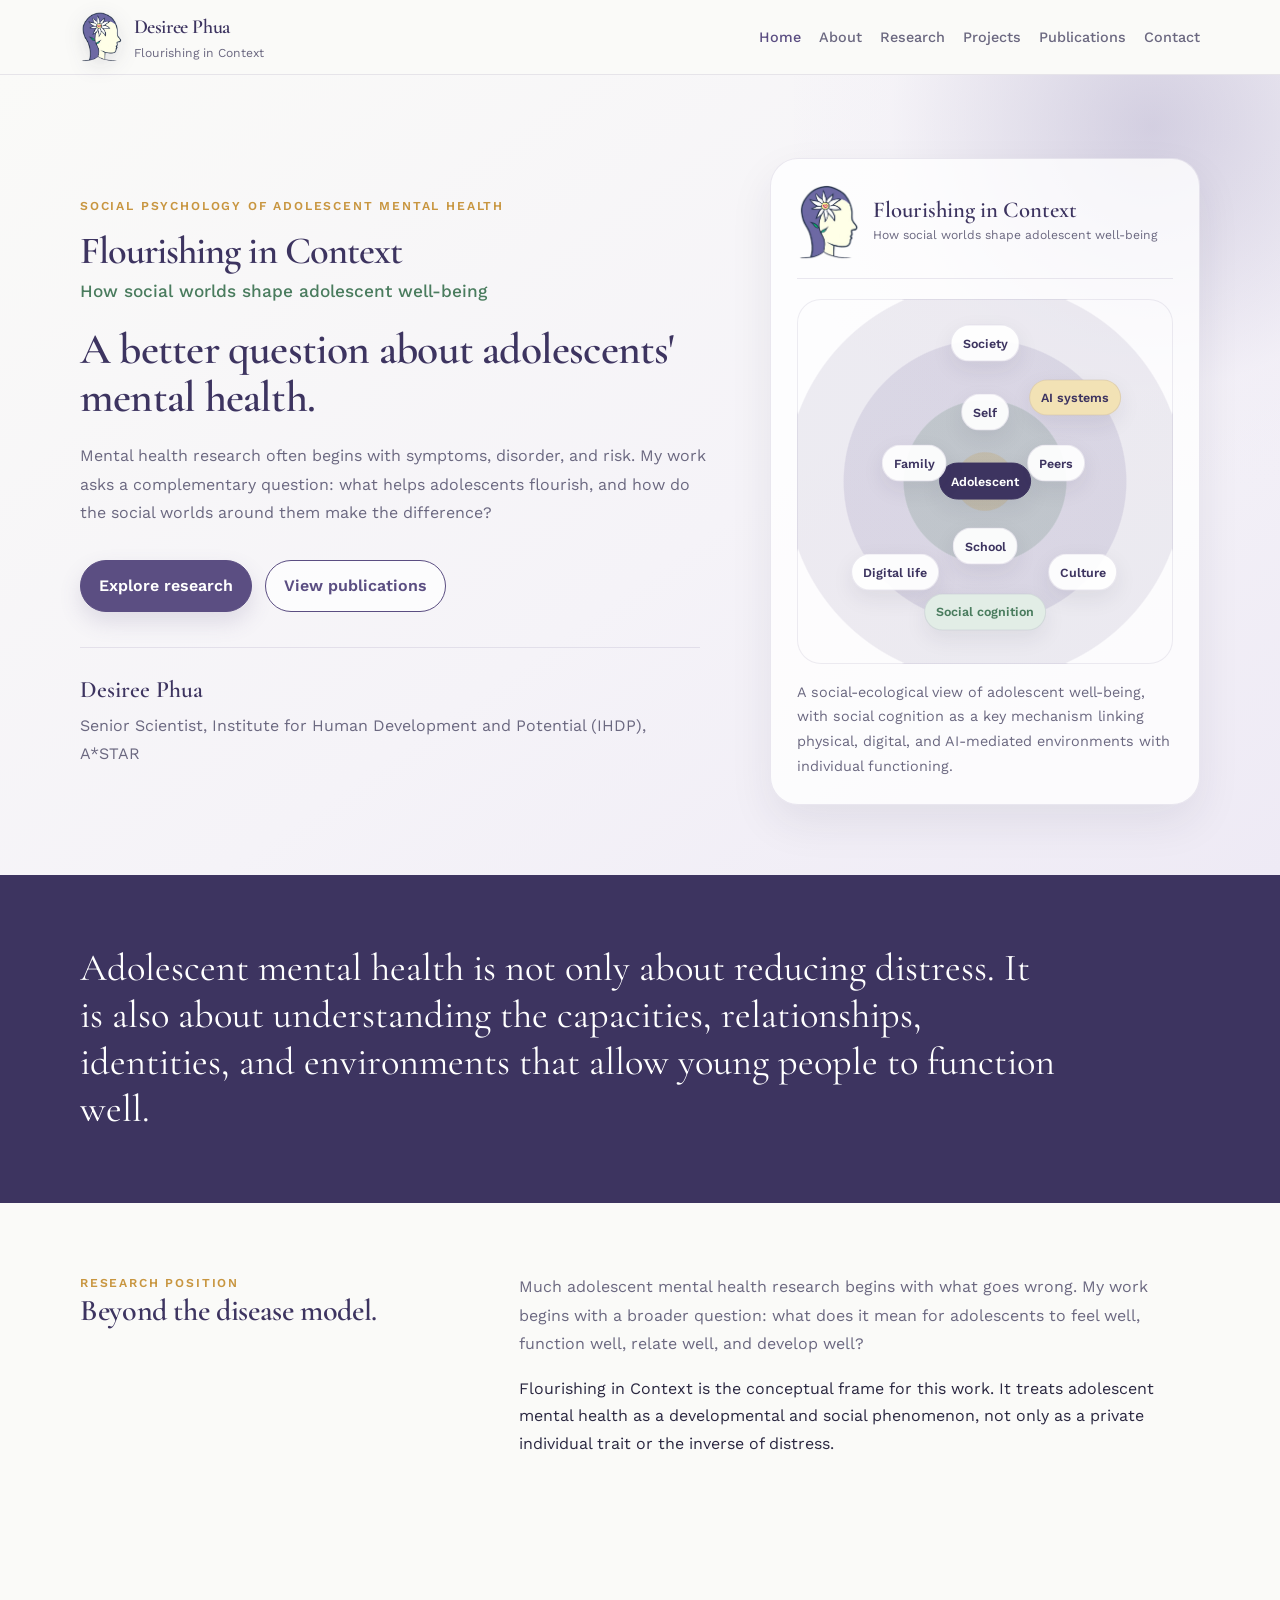
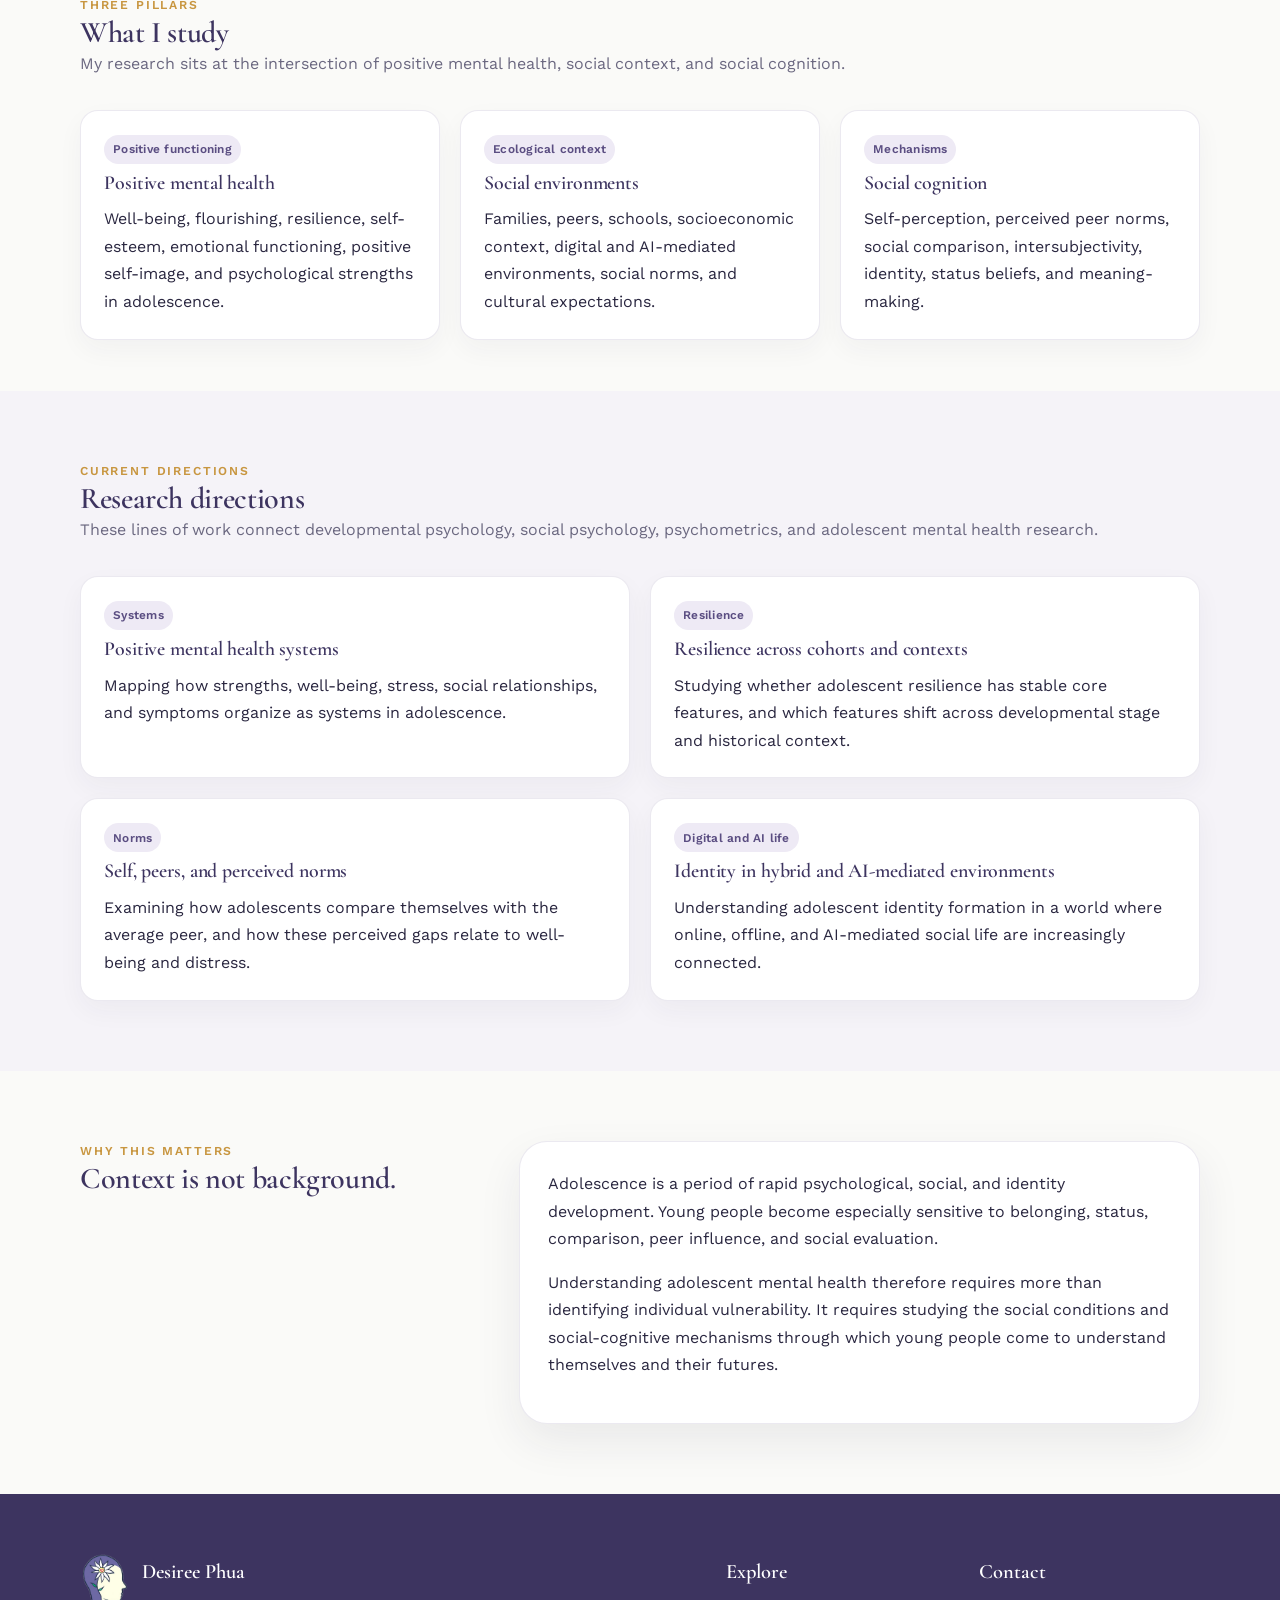
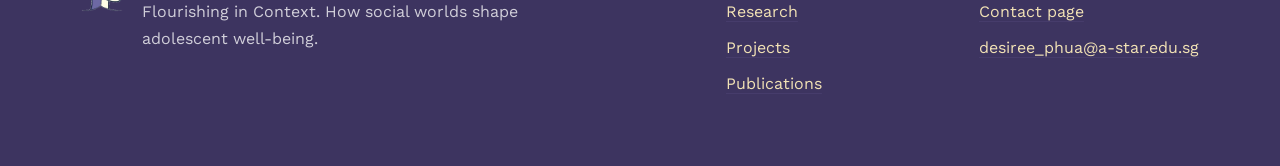
==== index.html @ 2a11f838 "Update index.html" ====
<!doctype html>
<html lang="en">
<head>
  <meta charset="utf-8">
  <meta name="viewport" content="width=device-width, initial-scale=1">
  <title>Desiree Phua | Flourishing in Context</title>
  <meta name="description" content="Desiree Phua studies how social worlds, digital environments, and emerging AI realities shape adolescent well-being.">
  <meta property="og:title" content="Desiree Phua | Flourishing in Context">
  <meta property="og:description" content="Desiree Phua studies how social worlds, digital environments, and emerging AI realities shape adolescent well-being.">
  <meta property="og:type" content="website">
  <link rel="preconnect" href="https://fonts.googleapis.com">
  <link rel="preconnect" href="https://fonts.gstatic.com" crossorigin>
  <link href="https://fonts.googleapis.com/css2?family=Cormorant+Garamond:ital,wght@0,400;0,500;0,600;0,700;1,400&family=Work+Sans:wght@300;400;500;600;700&display=swap" rel="stylesheet">
  <link rel="stylesheet" href="assets/css/styles.css">
  <link rel="icon" type="image/png" sizes="32x32" href="assets/img/favicon-32.png">
  <link rel="apple-touch-icon" href="assets/img/apple-touch-icon.png">
  <meta name="theme-color" content="#5B4E82">
</head><body>
<a class="skip-link" href="#main">Skip to content</a>
<header class="header">
  <div class="container navbar">
    <a class="brand" href="index.html" aria-label="Desiree Phua home">
      <img class="brand-logo" src="assets/img/pomad-logo.png" alt="" aria-hidden="true">
      <span>
        <span class="brand-name">Desiree Phua</span>
        <span class="brand-subtitle">Flourishing in Context</span>
      </span>
    </a>
    <button class="nav-toggle" data-nav-toggle aria-expanded="false" aria-controls="site-nav">Menu</button>
    <nav class="nav-links" id="site-nav" data-nav-links aria-label="Main navigation">
      <a href="index.html" aria-current="page">Home</a><a href="about.html">About</a><a href="research.html">Research</a><a href="projects.html">Projects</a><a href="publications.html">Publications</a><a href="contact.html">Contact</a>
    </nav>
  </div>
</header>
<main id="main">
  <section class="hero">
    <div class="container hero-grid">
      <div class="hero-copy">
        <div class="small-caps">Social psychology of adolescent mental health</div>
        <div class="concept-lockup" aria-label="Conceptual frame">
          <div class="concept-title">Flourishing in Context</div>
          <div class="concept-tagline">How social worlds shape adolescent well-being</div>
        </div>
        <h1>A better question about adolescents' mental health.</h1>
        <p class="lead">Mental health research often begins with symptoms, disorder, and risk. My work asks a complementary question: what helps adolescents flourish, and how do the social worlds around them make the difference?</p>
        <div class="hero-actions">
          <a class="button" href="research.html">Explore research</a>
          <a class="button secondary" href="publications.html">View publications</a>
        </div>
        <div class="hero-identity">
          <div class="hero-name">Desiree Phua</div>
          <div>Senior Scientist, Institute for Human Development and Potential (IHDP), A*STAR</div>
        </div>
      </div>
      <aside class="hero-panel" aria-label="Flourishing in Context visual summary">
        <div class="panel-brand">
          <img src="assets/img/pomad-logo.png" alt="Flourishing in Context logo">
          <div>
            <div class="panel-brand-title">Flourishing in Context</div>
            <span class="panel-brand-subtitle">How social worlds shape adolescent well-being</span>
          </div>
        </div>
        <div class="ecology-map" aria-label="Ecological model of adolescent well-being">
          <span class="ecology-node center">Adolescent</span>
          <span class="ecology-node self">Self</span>
          <span class="ecology-node family">Family</span>
          <span class="ecology-node peers">Peers</span>
          <span class="ecology-node school">School</span>
          <span class="ecology-node digital">Digital life</span>
          <span class="ecology-node ai">AI systems</span>
          <span class="ecology-node culture">Culture</span>
          <span class="ecology-node society">Society</span>
          <span class="ecology-node mechanism">Social cognition</span>
        </div>
        <p class="panel-caption">A social-ecological view of adolescent well-being, with social cognition as a key mechanism linking physical, digital, and AI-mediated environments with individual functioning.</p>
      </aside>
    </div>
  </section>

  <section class="section quote-band">
    <div class="container">
      <p class="quote">Adolescent mental health is not only about reducing distress. It is also about understanding the capacities, relationships, identities, and environments that allow young people to function well.</p>
    </div>
  </section>

  <section class="section">
    <div class="container two-col">
      <div>
        <div class="small-caps">Research position</div>
        <h2>Beyond the disease model.</h2>
      </div>
      <div>
        <p class="section-intro">Much adolescent mental health research begins with what goes wrong. My work begins with a broader question: what does it mean for adolescents to feel well, function well, relate well, and develop well?</p>
        <p>Flourishing in Context is the conceptual frame for this work. It treats adolescent mental health as a developmental and social phenomenon, not only as a private individual trait or the inverse of distress.</p>
      </div>
    </div>
  </section>

  <section class="section compact">
    <div class="container">
      <div class="small-caps">Three pillars</div>
      <h2>What I study</h2>
      <p class="section-intro">My research sits at the intersection of positive mental health, social context, and social cognition.</p>
      <div class="card-grid" style="margin-top: 2rem;">
        <article class="card">
          <span class="tag">Positive functioning</span>
          <h3>Positive mental health</h3>
          <p>Well-being, flourishing, resilience, self-esteem, emotional functioning, positive self-image, and psychological strengths in adolescence.</p>
        </article>
        <article class="card">
          <span class="tag">Ecological context</span>
          <h3>Social environments</h3>
          <p>Families, peers, schools, socioeconomic context, digital and AI-mediated environments, social norms, and cultural expectations.</p>
        </article>
        <article class="card">
          <span class="tag">Mechanisms</span>
          <h3>Social cognition</h3>
          <p>Self-perception, perceived peer norms, social comparison, intersubjectivity, identity, status beliefs, and meaning-making.</p>
        </article>
      </div>
    </div>
  </section>

  <section class="section featured">
    <div class="container">
      <div class="small-caps">Current directions</div>
      <h2>Research directions</h2>
      <p class="section-intro">These lines of work connect developmental psychology, social psychology, psychometrics, and adolescent mental health research.</p>
      <div class="card-grid two" style="margin-top: 2rem;">
        <article class="card">
          <span class="tag">Systems</span>
          <h3>Positive mental health systems</h3>
          <p>Mapping how strengths, well-being, stress, social relationships, and symptoms organize as systems in adolescence.</p>
        </article>
        <article class="card">
          <span class="tag">Resilience</span>
          <h3>Resilience across cohorts and contexts</h3>
          <p>Studying whether adolescent resilience has stable core features, and which features shift across developmental stage and historical context.</p>
        </article>
        <article class="card">
          <span class="tag">Norms</span>
          <h3>Self, peers, and perceived norms</h3>
          <p>Examining how adolescents compare themselves with the average peer, and how these perceived gaps relate to well-being and distress.</p>
        </article>
        <article class="card">
          <span class="tag">Digital and AI life</span>
          <h3>Identity in hybrid and AI-mediated environments</h3>
          <p>Understanding adolescent identity formation in a world where online, offline, and AI-mediated social life are increasingly connected.</p>
        </article>
      </div>
    </div>
  </section>

  <section class="section">
    <div class="container two-col">
      <div>
        <div class="small-caps">Why this matters</div>
        <h2>Context is not background.</h2>
      </div>
      <div class="callout">
        <p>Adolescence is a period of rapid psychological, social, and identity development. Young people become especially sensitive to belonging, status, comparison, peer influence, and social evaluation.</p>
        <p>Understanding adolescent mental health therefore requires more than identifying individual vulnerability. It requires studying the social conditions and social-cognitive mechanisms through which young people come to understand themselves and their futures.</p>
      </div>
    </div>
  </section>
</main>
<footer class="footer">
  <div class="container footer-grid">
    <div>
      <div class="footer-brand">
        <img class="footer-logo" src="assets/img/pomad-logo.png" alt="" aria-hidden="true">
        <div>
          <div class="footer-title">Desiree Phua</div>
          <p>Flourishing in Context. How social worlds shape adolescent well-being.</p>
        </div>
      </div>
    </div>
    <div>
      <div class="footer-title">Explore</div>
      <ul>
        <li><a href="research.html">Research</a></li>
        <li><a href="projects.html">Projects</a></li>
        <li><a href="publications.html">Publications</a></li>
      </ul>
    </div>
    <div>
      <div class="footer-title">Contact</div>
      <ul>
        <li><a href="contact.html">Contact page</a></li>
        <li><a href="mailto:desiree_phua@a-star.edu.sg">desiree_phua@a-star.edu.sg</a></li>
      </ul>
    </div>
  </div>
</footer>
<script src="assets/js/main.js"></script>
</body>
</html>
---- assets/css/styles.css ----
:root {
  --ink: #2a2740;
  --ink-deep: #3d3460;
  --muted: #6b6880;
  --line: rgba(91, 78, 130, 0.12);
  --paper: #fafaf8;
  --paper-soft: #f5f3f8;
  --white: #ffffff;
  --purple: #5b4e82;
  --purple-soft: #eeeaf5;
  --lavender: #7a6fa5;
  --green: #4a7c5e;
  --green-soft: #e2ede6;
  --gold: #c89640;
  --gold-soft: #f2e2b5;
  --coral: #c85f7b;
  --shadow: 0 18px 44px rgba(42, 39, 64, 0.08);
  --radius-lg: 28px;
  --radius-md: 18px;
  --radius-sm: 10px;
  --max: 1120px;
  --font-display: "Cormorant Garamond", Georgia, serif;
  --font-body: "Work Sans", ui-sans-serif, system-ui, -apple-system, BlinkMacSystemFont, "Segoe UI", sans-serif;
}

* { box-sizing: border-box; }
html { scroll-behavior: smooth; }
body {
  margin: 0;
  color: var(--ink);
  background: var(--paper);
  font-family: var(--font-body);
  font-size: 16px;
  line-height: 1.72;
  text-rendering: optimizeLegibility;
  -webkit-font-smoothing: antialiased;
}
body.nav-open { overflow: hidden; }
a {
  color: var(--purple);
  text-decoration-color: rgba(91, 78, 130, 0.32);
  text-decoration-thickness: 1px;
  text-underline-offset: 4px;
}
a:hover { color: var(--gold); text-decoration-color: var(--gold); }
img { max-width: 100%; display: block; }
p { margin: 0 0 1rem; }
ul { margin: 0; padding-left: 1.15rem; }
li { margin-bottom: 0.55rem; }
h1, h2, h3, h4 {
  margin: 0;
  font-family: var(--font-display);
  color: var(--ink-deep);
  line-height: 1.12;
  font-weight: 600;
}
h1 { font-size: clamp(1.95rem, 3.4vw, 3rem); letter-spacing: -0.018em; }
h2 { font-size: clamp(1.5rem, 2.35vw, 2.15rem); letter-spacing: -0.012em; }
h3 { font-size: clamp(1.12rem, 1.55vw, 1.35rem); letter-spacing: -0.006em; }
.container { width: min(100% - 2rem, var(--max)); margin-inline: auto; }
.skip-link {
  position: absolute;
  left: 1rem;
  top: -100px;
  background: var(--ink-deep);
  color: var(--white);
  padding: 0.75rem 1rem;
  border-radius: 999px;
  z-index: 1000;
}
.skip-link:focus { top: 1rem; }
.small-caps {
  color: var(--gold);
  font-size: 0.76rem;
  font-weight: 600;
  letter-spacing: 0.15em;
  text-transform: uppercase;
}
.lead, .section-intro {
  color: var(--muted);
  font-size: clamp(1rem, 1.15vw, 1.1rem);
  line-height: 1.78;
}
.content-narrow { max-width: 760px; }
.content-narrow h2 { margin-top: 2.4rem; margin-bottom: 1rem; }
.content-narrow h2:first-child { margin-top: 0; }

.header {
  position: sticky;
  top: 0;
  z-index: 50;
  background: rgba(250, 250, 248, 0.92);
  backdrop-filter: blur(14px);
  border-bottom: 1px solid var(--line);
}
.navbar {
  min-height: 74px;
  display: flex;
  align-items: center;
  justify-content: space-between;
  gap: 1.25rem;
}
.brand {
  display: inline-flex;
  align-items: center;
  gap: 0.72rem;
  text-decoration: none;
  color: var(--ink-deep);
}
.brand-logo {
  width: 42px;
  height: 50px;
  object-fit: contain;
  filter: drop-shadow(0 6px 10px rgba(42, 39, 64, 0.12));
  flex: 0 0 auto;
}
.brand-name {
  display: block;
  font-family: var(--font-display);
  font-size: 1.25rem;
  font-weight: 600;
  letter-spacing: -0.02em;
}
.brand-subtitle {
  display: block;
  color: var(--muted);
  font-size: 0.76rem;
  margin-top: -2px;
}
.nav-links {
  display: flex;
  align-items: center;
  gap: 1.12rem;
  font-size: 0.9rem;
}
.nav-links a {
  color: var(--muted);
  text-decoration: none;
  font-weight: 500;
}
.nav-links a[aria-current="page"], .nav-links a:hover { color: var(--purple); }
.nav-toggle {
  display: none;
  border: 1px solid var(--line);
  background: var(--white);
  border-radius: 999px;
  padding: 0.55rem 0.85rem;
  color: var(--purple);
  font-weight: 600;
}

.hero {
  position: relative;
  overflow: hidden;
  padding: 5.2rem 0 4.35rem;
  background: linear-gradient(145deg, var(--paper) 0%, var(--paper-soft) 56%, var(--purple-soft) 100%);
}
.hero::before {
  content: "";
  position: absolute;
  right: -18vw;
  top: -24vw;
  width: 56vw;
  height: 56vw;
  min-width: 520px;
  min-height: 520px;
  background: radial-gradient(circle, rgba(122, 111, 165, 0.28), rgba(238, 234, 245, 0.24) 52%, rgba(250, 250, 248, 0) 74%);
  z-index: 0;
}
.hero-grid {
  position: relative;
  z-index: 1;
  display: grid;
  grid-template-columns: minmax(0, 1.05fr) minmax(340px, 0.72fr);
  gap: 4rem;
  align-items: center;
}
.hero-copy .lead { max-width: 680px; margin: 1.25rem 0 0; }
.hero-actions { display: flex; flex-wrap: wrap; gap: 0.85rem; margin-top: 2rem; }
.button {
  display: inline-flex;
  align-items: center;
  justify-content: center;
  min-height: 46px;
  padding: 0.72rem 1.12rem;
  border-radius: 999px;
  border: 1px solid var(--purple);
  background: var(--purple);
  color: var(--white);
  font-weight: 600;
  text-decoration: none;
  box-shadow: 0 10px 22px rgba(91, 78, 130, 0.16);
}
.button:hover { color: var(--white); background: var(--ink-deep); }
.button.secondary { background: rgba(255,255,255,0.72); color: var(--purple); box-shadow: none; }
.button.secondary:hover { color: var(--white); background: var(--purple); }
.hero-identity {
  margin-top: 2.2rem;
  padding-top: 1.35rem;
  border-top: 1px solid var(--line);
  color: var(--muted);
  max-width: 620px;
}
.hero-name {
  font-family: var(--font-display);
  font-size: 1.48rem;
  color: var(--ink-deep);
  font-weight: 600;
  margin-bottom: 0.1rem;
}
.hero-panel {
  background: rgba(255,255,255,0.78);
  border: 1px solid var(--line);
  border-radius: var(--radius-lg);
  padding: 1.6rem;
  box-shadow: var(--shadow);
}
.panel-brand {
  display: flex;
  align-items: center;
  gap: 0.88rem;
  margin-bottom: 1.25rem;
  padding-bottom: 1.1rem;
  border-bottom: 1px solid var(--line);
}
.panel-brand img { width: 62px; height: auto; }
.panel-brand-title {
  font-family: var(--font-display);
  color: var(--ink-deep);
  font-size: 1.42rem;
  font-weight: 600;
  line-height: 1.05;
}
.panel-brand-subtitle { display: block; color: var(--muted); font-size: 0.76rem; margin-top: 0.18rem; }
.panel-caption { color: var(--muted); font-size: 0.9rem; margin: 1rem 0 0; }
.ecology-map {
  position: relative;
  min-height: 365px;
  border-radius: 24px;
  background:
    radial-gradient(circle at 50% 50%, rgba(200, 150, 64, 0.22) 0 11%, transparent 11.5%),
    radial-gradient(circle at 50% 50%, rgba(74, 124, 94, 0.18) 0 31%, transparent 31.5%),
    radial-gradient(circle at 50% 50%, rgba(122, 111, 165, 0.16) 0 54%, transparent 54.5%),
    radial-gradient(circle at 50% 50%, rgba(91, 78, 130, 0.10) 0 76%, transparent 76.5%);
  border: 1px solid rgba(91, 78, 130, 0.10);
  overflow: hidden;
}
.ecology-node {
  position: absolute;
  transform: translate(-50%, -50%);
  padding: 0.42rem 0.68rem;
  border-radius: 999px;
  background: rgba(255,255,255,0.92);
  border: 1px solid var(--line);
  color: var(--ink-deep);
  font-size: 0.78rem;
  font-weight: 600;
  box-shadow: 0 8px 22px rgba(42, 39, 64, 0.08);
  white-space: nowrap;
}
.ecology-node.center { left: 50%; top: 50%; background: var(--ink-deep); color: var(--white); border-color: var(--ink-deep); }
.ecology-node.self { left: 50%; top: 31%; }
.ecology-node.family { left: 31%; top: 45%; }
.ecology-node.peers { left: 69%; top: 45%; }
.ecology-node.school { left: 50%; top: 68%; }
.ecology-node.digital { left: 26%; top: 75%; }
.ecology-node.ai { left: 74%; top: 27%; background: var(--gold-soft); color: var(--ink-deep); }
.ecology-node.culture { left: 76%; top: 75%; }
.ecology-node.society { left: 50%; top: 12%; }
.ecology-node.mechanism { left: 50%; top: 86%; background: var(--green-soft); color: var(--green); }

.section { padding: 4.4rem 0; }
.section.compact { padding: 3.2rem 0; }
.section.featured { background: var(--paper-soft); }
.page-hero {
  padding: 3.8rem 0 3rem;
  background: linear-gradient(145deg, var(--paper) 0%, var(--paper-soft) 72%, var(--purple-soft) 100%);
}
.page-hero p { max-width: 720px; color: var(--muted); font-size: 1.04rem; margin-top: 0.95rem; }
.two-col {
  display: grid;
  grid-template-columns: minmax(220px, 0.55fr) minmax(0, 1fr);
  gap: 4rem;
  align-items: start;
}
.quote-band {
  background: var(--ink-deep);
  color: rgba(255,255,255,0.84);
}
.quote {
  margin: 0;
  font-family: var(--font-display);
  font-size: clamp(1.55rem, 3vw, 2.55rem);
  line-height: 1.22;
  color: var(--white);
  max-width: 980px;
}
.card-grid {
  display: grid;
  grid-template-columns: repeat(3, minmax(0, 1fr));
  gap: 1.25rem;
}
.card-grid.two { grid-template-columns: repeat(2, minmax(0, 1fr)); }
.card {
  background: var(--white);
  border: 1px solid var(--line);
  border-radius: var(--radius-md);
  padding: 1.45rem;
  box-shadow: 0 10px 26px rgba(42,39,64,0.045);
}
.card h3 { margin: 0.5rem 0 0.7rem; }
.card p:last-child { margin-bottom: 0; }
.card:hover { box-shadow: var(--shadow); }
.tag {
  display: inline-flex;
  width: fit-content;
  border-radius: 999px;
  padding: 0.28rem 0.56rem;
  background: var(--purple-soft);
  color: var(--purple);
  font-size: 0.74rem;
  font-weight: 600;
  letter-spacing: 0.02em;
}
.callout {
  background: var(--white);
  border: 1px solid var(--line);
  border-radius: var(--radius-lg);
  padding: 1.75rem;
  box-shadow: var(--shadow);
}
.meta-list { display: grid; gap: 1rem; }
.meta-item { padding-bottom: 0.9rem; border-bottom: 1px solid var(--line); }
.meta-item strong { display: block; color: var(--ink-deep); font-size: 0.88rem; }
.meta-item span { display: block; color: var(--muted); font-size: 0.94rem; margin-top: 0.2rem; }
.profile-photo {
  min-height: 310px;
  border-radius: var(--radius-md);
  background: linear-gradient(145deg, var(--purple-soft), var(--green-soft));
  display: grid;
  place-items: center;
  color: var(--lavender);
  font-weight: 600;
  text-align: center;
}
.pub-list { display: grid; gap: 1.1rem; }
.pub {
  background: var(--white);
  border: 1px solid var(--line);
  border-radius: var(--radius-md);
  padding: 1.35rem;
}
.pub h3 { margin: 0.48rem 0 0.4rem; }
.citation { color: var(--muted); font-size: 0.94rem; }
.links { display: flex; flex-wrap: wrap; gap: 0.9rem; font-weight: 600; font-size: 0.9rem; }
.link-list { list-style: none; padding: 0; margin: 0; }
.link-list li { margin-bottom: 0.7rem; }
.footer {
  background: var(--ink-deep);
  color: rgba(255,255,255,0.76);
  padding: 3.7rem 0;
}
.footer-grid {
  display: grid;
  grid-template-columns: minmax(0, 1.25fr) minmax(160px, 0.45fr) minmax(160px, 0.45fr);
  gap: 2rem;
  align-items: start;
}
.footer a { color: var(--gold-soft); }
.footer a:hover { color: var(--white); }
.footer ul { list-style: none; padding: 0; margin: 0; }
.footer-title {
  font-family: var(--font-display);
  color: var(--white);
  font-size: 1.28rem;
  font-weight: 600;
  margin-bottom: 0.55rem;
}
.footer-brand { display: flex; gap: 0.9rem; align-items: flex-start; max-width: 500px; }
.footer-logo { width: 48px; height: auto; flex: 0 0 auto; }
.footer p { margin-bottom: 0; }

@media (max-width: 920px) {
  .hero-grid, .two-col { grid-template-columns: 1fr; gap: 2.5rem; }
  .hero-panel { max-width: 520px; }
  .card-grid, .card-grid.two { grid-template-columns: 1fr; }
  .footer-grid { grid-template-columns: 1fr; }
}
@media (max-width: 720px) {
  .navbar { min-height: 68px; }
  .brand-logo { width: 36px; height: 44px; }
  .brand-subtitle { display: none; }
  .nav-toggle { display: inline-flex; }
  .nav-links {
    display: none;
    position: fixed;
    top: 68px;
    left: 0;
    right: 0;
    padding: 1.2rem 1rem 1.6rem;
    background: var(--paper);
    border-bottom: 1px solid var(--line);
    flex-direction: column;
    align-items: flex-start;
    gap: 1rem;
  }
  body.nav-open .nav-links { display: flex; }
  .hero { padding: 4.2rem 0 3.4rem; }
  .section { padding: 3.7rem 0; }
  .page-hero { padding: 4rem 0 3rem; }
  .panel-brand { align-items: flex-start; }
  .panel-brand img { width: 52px; }
  .ecology-map { min-height: 320px; }
  .ecology-node { font-size: 0.7rem; padding: 0.34rem 0.52rem; }
}
@media (prefers-reduced-motion: reduce) {
  html { scroll-behavior: auto; }
}

.concept-lockup {
  margin: 0.85rem 0 1.15rem;
}
.concept-title {
  font-family: var(--font-display);
  color: var(--ink-deep);
  font-size: clamp(1.65rem, 3vw, 2.45rem);
  font-weight: 600;
  line-height: 1.05;
  letter-spacing: -0.025em;
}
.concept-tagline {
  color: var(--green);
  font-size: clamp(0.98rem, 1.35vw, 1.12rem);
  font-weight: 500;
  margin-top: 0.35rem;
}


/* Publications page */
.pub-toolbar {
  display: flex;
  justify-content: space-between;
  gap: 2rem;
  align-items: flex-start;
}
.profile-links {
  list-style: none;
  padding: 0;
  margin: 0;
  display: flex;
  flex-wrap: wrap;
  gap: 0.7rem;
  justify-content: flex-end;
}
.profile-links li { margin: 0; }
.profile-links a {
  display: inline-flex;
  border: 1px solid var(--line);
  border-radius: 999px;
  padding: 0.48rem 0.78rem;
  background: rgba(255,255,255,0.72);
  text-decoration: none;
  font-weight: 600;
  font-size: 0.88rem;
}
.section-heading-row {
  display: grid;
  grid-template-columns: minmax(0, 0.85fr) minmax(260px, 0.7fr);
  gap: 2rem;
  align-items: end;
  margin-bottom: 2rem;
}
.section-heading-row .section-intro { margin: 0; }
.selected-pub-grid {
  display: grid;
  grid-template-columns: repeat(2, minmax(0, 1fr));
  gap: 1.25rem;
}
.selected-pub-card {
  background: var(--white);
  border: 1px solid var(--line);
  border-radius: var(--radius-md);
  padding: 1.45rem;
  box-shadow: 0 10px 26px rgba(42,39,64,0.045);
}
.selected-pub-card h3 { margin: 0.55rem 0 0.42rem; }
.selected-pub-card p:last-child { margin-bottom: 0; }
.selected-pub-card:hover { box-shadow: var(--shadow); }
.publication-list-compact {
  display: grid;
  gap: 2.1rem;
  max-width: 980px;
}
.pub-year-group {
  display: grid;
  grid-template-columns: 110px minmax(0, 1fr);
  gap: 1.4rem;
  padding-top: 1.35rem;
  border-top: 1px solid var(--line);
}
.pub-year-group h3 {
  color: var(--gold);
  font-family: var(--font-body);
  font-size: 0.92rem;
  letter-spacing: 0.08em;
  text-transform: uppercase;
}
.pub-year-group ol {
  margin: 0;
  padding-left: 1.15rem;
}
.pub-year-group li {
  margin-bottom: 0.95rem;
  color: var(--muted);
}
.pub-authors { color: var(--ink); }
.pub-title-inline { color: var(--ink-deep); font-weight: 600; }
.pub-venue { font-style: italic; }
@media (max-width: 720px) {
  .pub-toolbar, .section-heading-row { display: block; }
  .profile-links { justify-content: flex-start; margin-top: 1.2rem; }
  .selected-pub-grid { grid-template-columns: 1fr; }
  .pub-year-group { grid-template-columns: 1fr; gap: 0.7rem; }
}
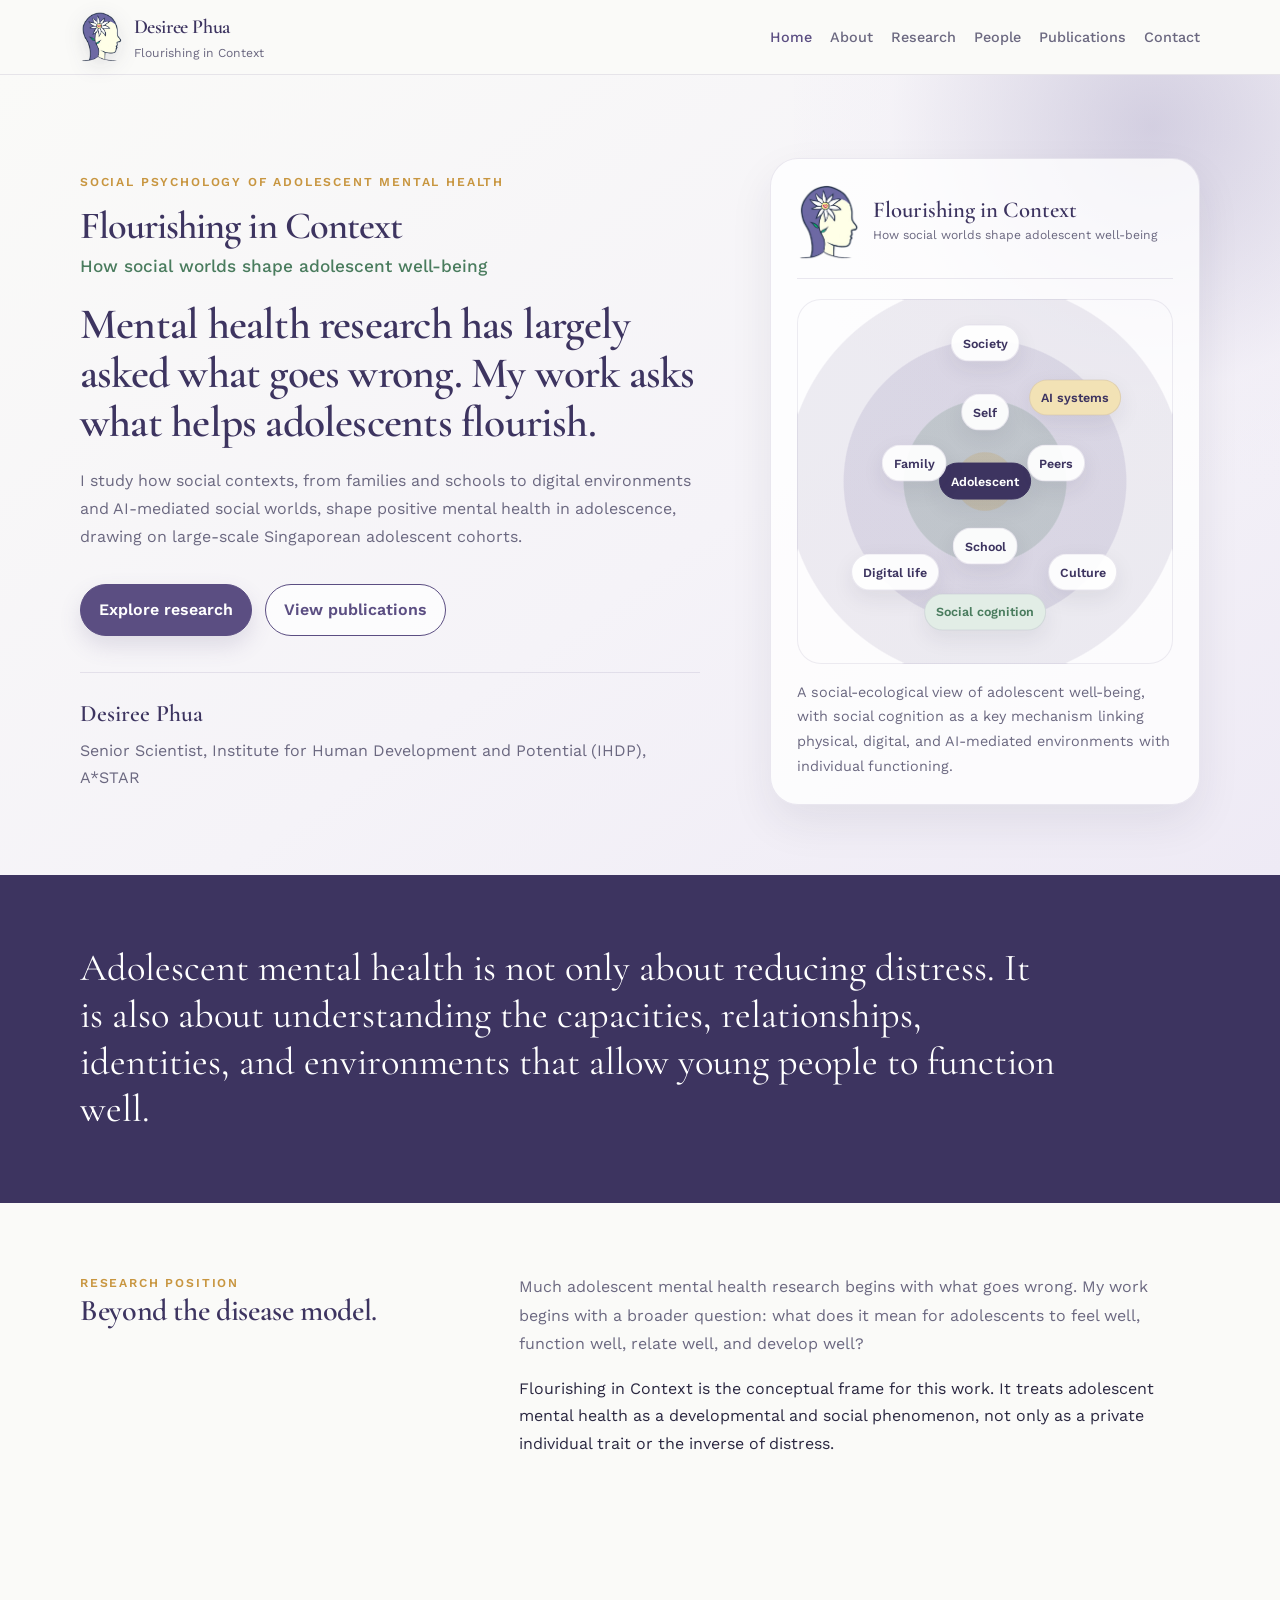
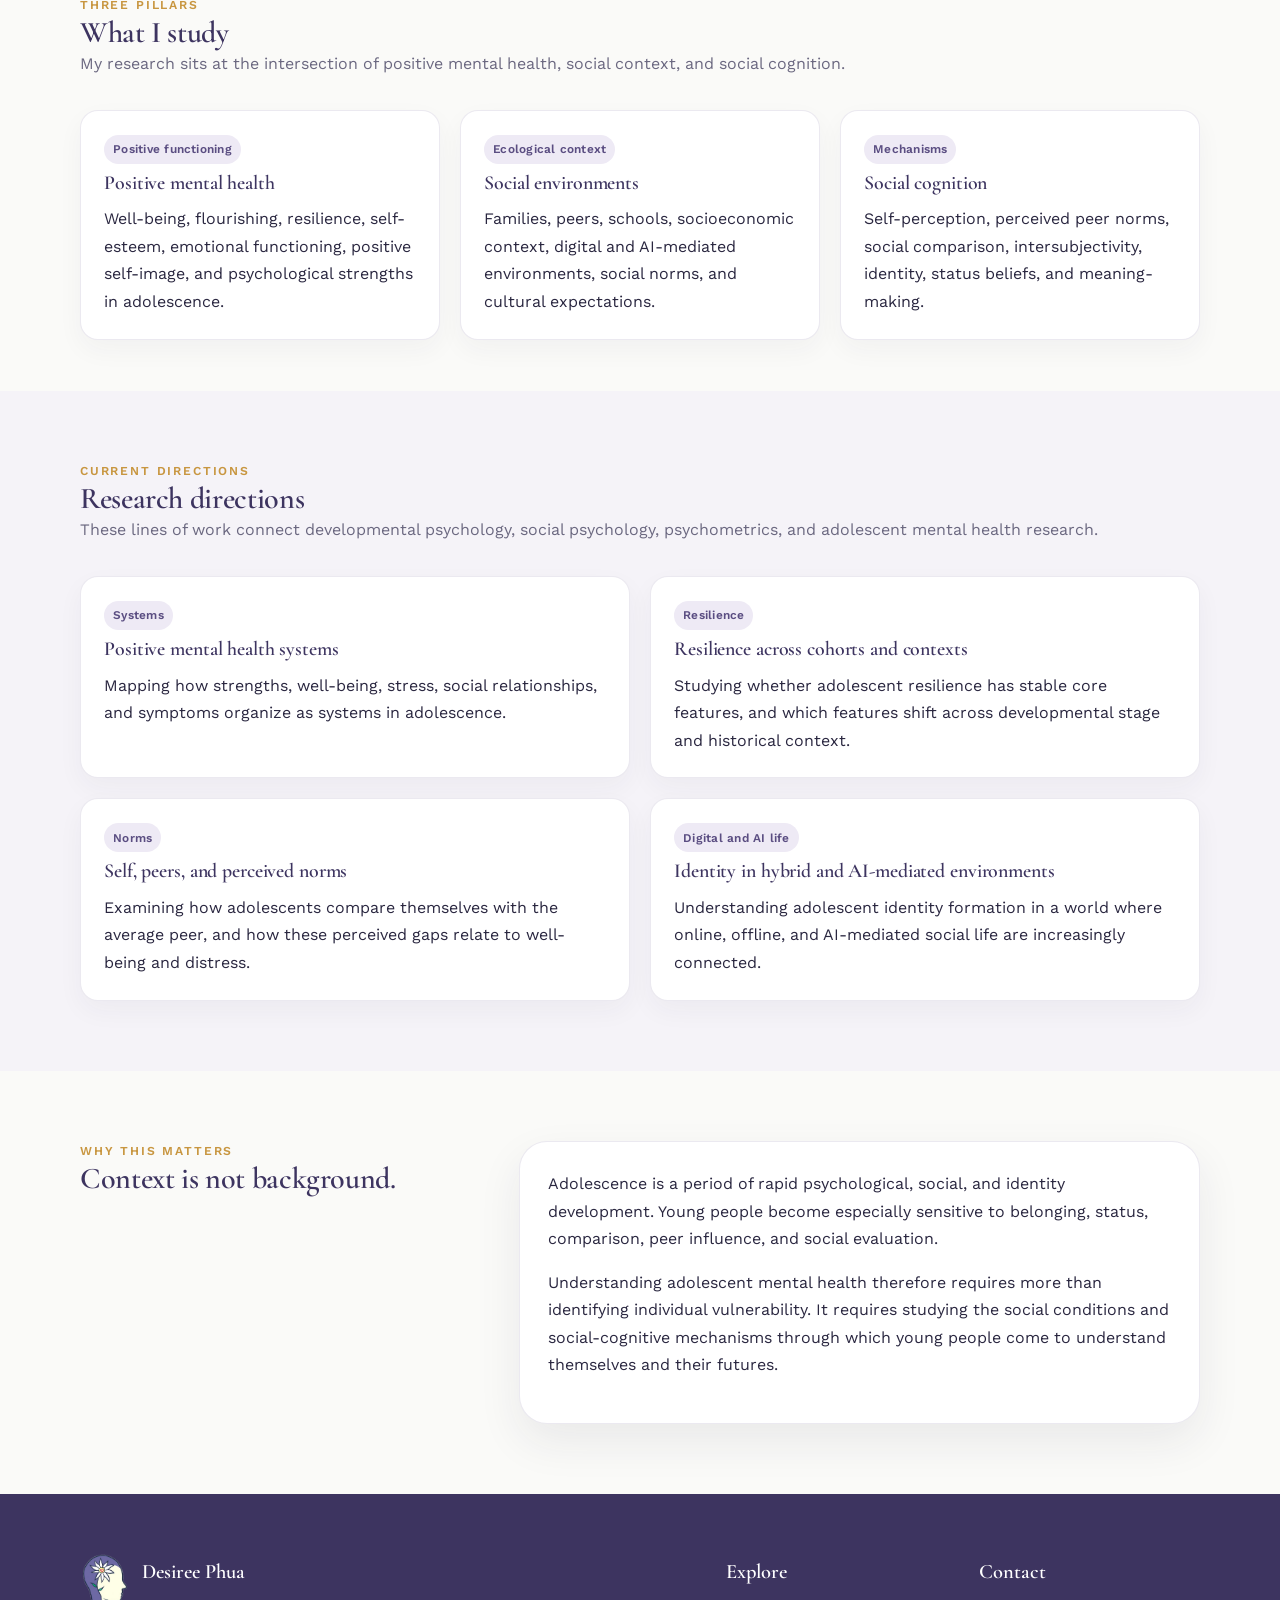
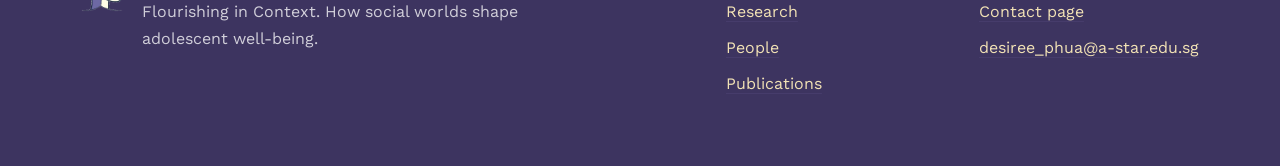
==== commit 48c77188: "Add files via upload" ====
--- a/index.html
+++ b/index.html
@@ -8,6 +8,38 @@
   <meta property="og:title" content="Desiree Phua | Flourishing in Context">
   <meta property="og:description" content="Desiree Phua studies how social worlds, digital environments, and emerging AI realities shape adolescent well-being.">
   <meta property="og:type" content="website">
+  <meta property="og:url" content="https://desireephua.github.io/">
+  <meta property="og:image" content="https://desireephua.github.io/assets/img/site-icon-512.png">
+  <script type="application/ld+json">
+{
+    "@context": "https://schema.org",
+    "@type": "Person",
+    "name": "Desiree Phua",
+    "jobTitle": "Senior Scientist",
+    "worksFor": {
+      "@type": "Organization",
+      "name": "Institute for Human Development and Potential, A*STAR",
+      "url": "https://www.a-star.edu.sg/ihdp"
+    },
+    "url": "https://desireephua.github.io/",
+    "sameAs": [
+      "https://scholar.google.com.sg/citations?user=GoYohjkAAAAJ&hl=en",
+      "https://orcid.org/0000-0001-6055-656X",
+      "https://www.researchgate.net/profile/Desiree-Phua",
+      "https://www.linkedin.com/in/desphua/"
+    ],
+    "knowsAbout": [
+      "adolescent well-being",
+      "positive mental health",
+      "social psychology",
+      "social cognition",
+      "resilience",
+      "identity development",
+      "digital environments",
+      "AI-mediated social worlds"
+    ]
+  }
+  </script>
   <link rel="preconnect" href="https://fonts.googleapis.com">
   <link rel="preconnect" href="https://fonts.gstatic.com" crossorigin>
   <link href="https://fonts.googleapis.com/css2?family=Cormorant+Garamond:ital,wght@0,400;0,500;0,600;0,700;1,400&family=Work+Sans:wght@300;400;500;600;700&display=swap" rel="stylesheet">
@@ -28,7 +60,7 @@
     </a>
     <button class="nav-toggle" data-nav-toggle aria-expanded="false" aria-controls="site-nav">Menu</button>
     <nav class="nav-links" id="site-nav" data-nav-links aria-label="Main navigation">
-      <a href="index.html" aria-current="page">Home</a><a href="about.html">About</a><a href="research.html">Research</a><a href="projects.html">Projects</a><a href="publications.html">Publications</a><a href="contact.html">Contact</a>
+      <a href="index.html" aria-current="page">Home</a><a href="about.html">About</a><a href="research.html">Research</a><a href="people.html">People</a><a href="publications.html">Publications</a><a href="contact.html">Contact</a>
     </nav>
   </div>
 </header>
@@ -41,8 +73,8 @@
           <div class="concept-title">Flourishing in Context</div>
           <div class="concept-tagline">How social worlds shape adolescent well-being</div>
         </div>
-        <h1>A better question about adolescents' mental health.</h1>
-        <p class="lead">Mental health research often begins with symptoms, disorder, and risk. My work asks a complementary question: what helps adolescents flourish, and how do the social worlds around them make the difference?</p>
+        <h1>Mental health research has largely asked what goes wrong. My work asks what helps adolescents flourish.</h1>
+        <p class="lead">I study how social contexts, from families and schools to digital environments and AI-mediated social worlds, shape positive mental health in adolescence, drawing on large-scale Singaporean adolescent cohorts.</p>
         <div class="hero-actions">
           <a class="button" href="research.html">Explore research</a>
           <a class="button secondary" href="publications.html">View publications</a>
@@ -179,7 +211,7 @@
       <div class="footer-title">Explore</div>
       <ul>
         <li><a href="research.html">Research</a></li>
-        <li><a href="projects.html">Projects</a></li>
+        <li><a href="people.html">People</a></li>
         <li><a href="publications.html">Publications</a></li>
       </ul>
     </div>
--- a/assets/css/styles.css
+++ b/assets/css/styles.css
@@ -334,14 +334,12 @@
 .meta-item strong { display: block; color: var(--ink-deep); font-size: 0.88rem; }
 .meta-item span { display: block; color: var(--muted); font-size: 0.94rem; margin-top: 0.2rem; }
 .profile-photo {
-  min-height: 310px;
+  width: 100%;
+  aspect-ratio: 4 / 5;
+  object-fit: cover;
+  object-position: center;
   border-radius: var(--radius-md);
-  background: linear-gradient(145deg, var(--purple-soft), var(--green-soft));
-  display: grid;
-  place-items: center;
-  color: var(--lavender);
-  font-weight: 600;
-  text-align: center;
+  box-shadow: 0 14px 32px rgba(42, 39, 64, 0.08);
 }
 .pub-list { display: grid; gap: 1.1rem; }
 .pub {
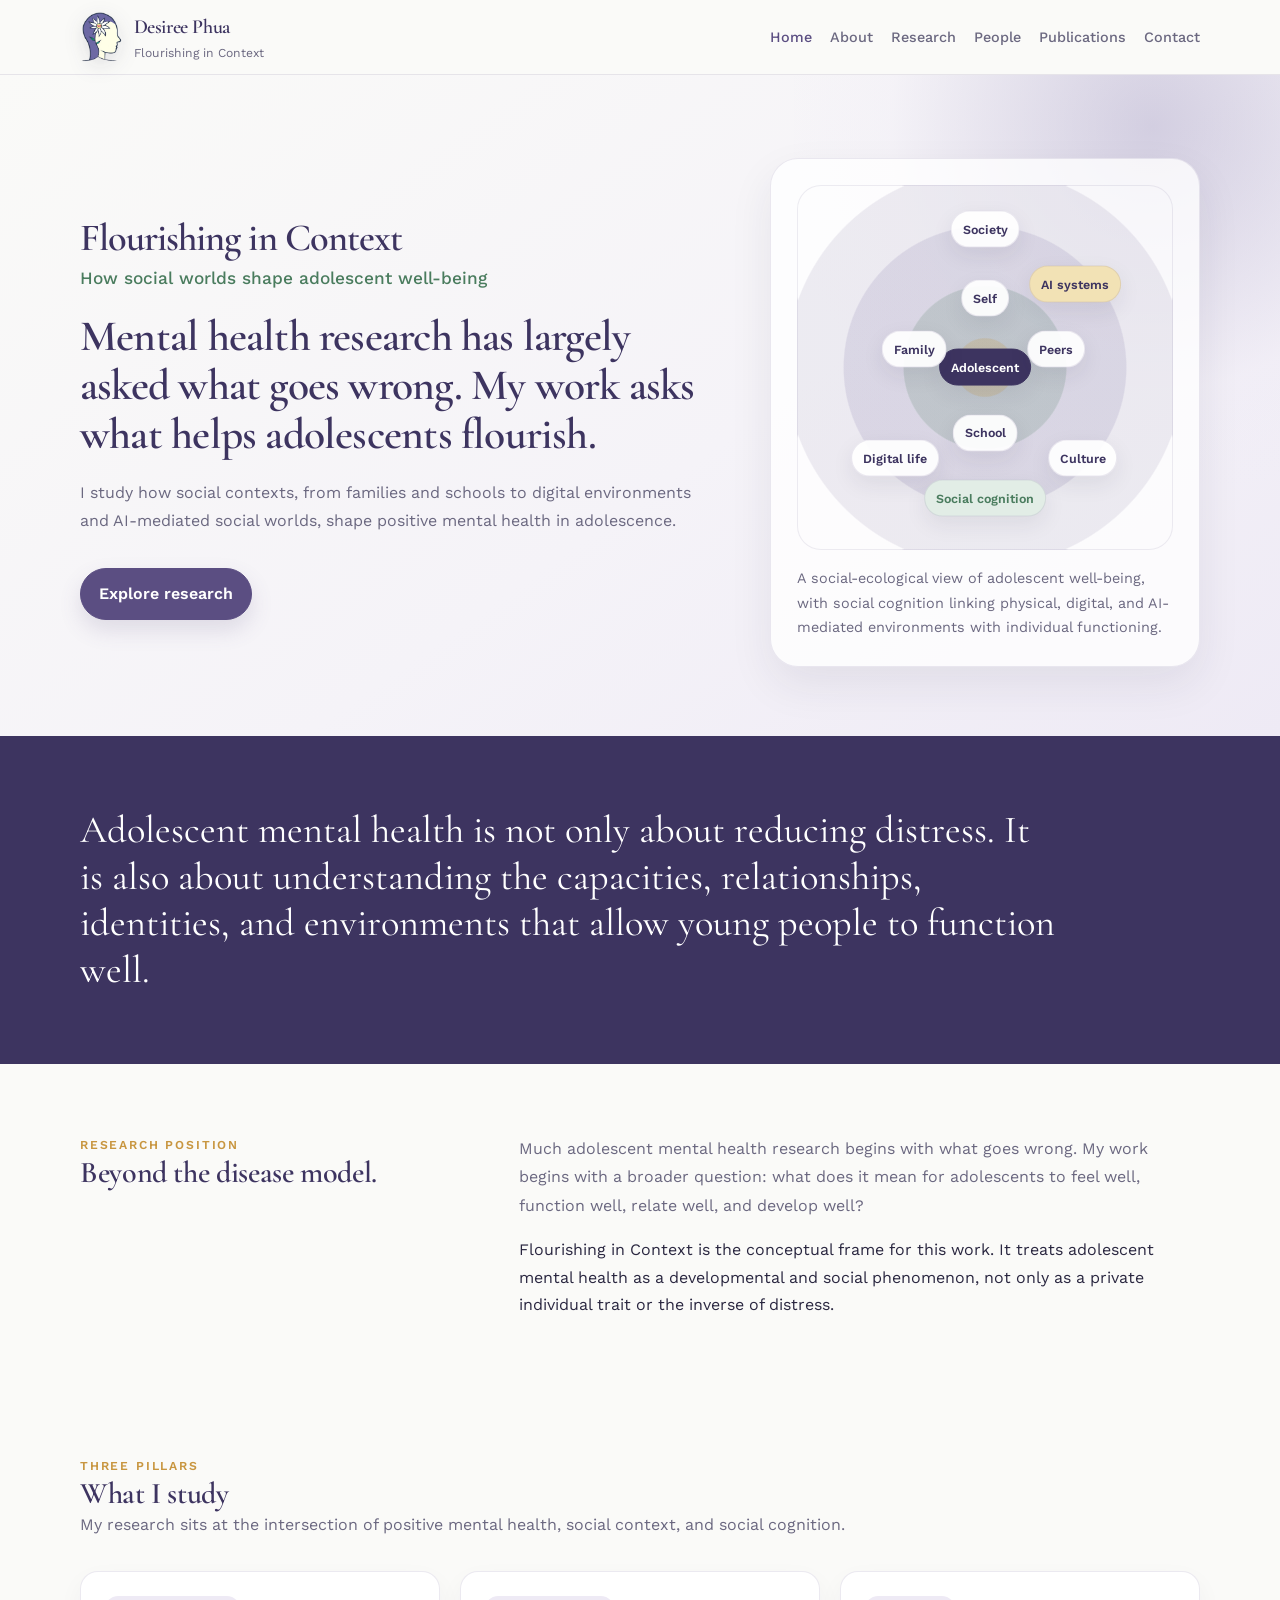
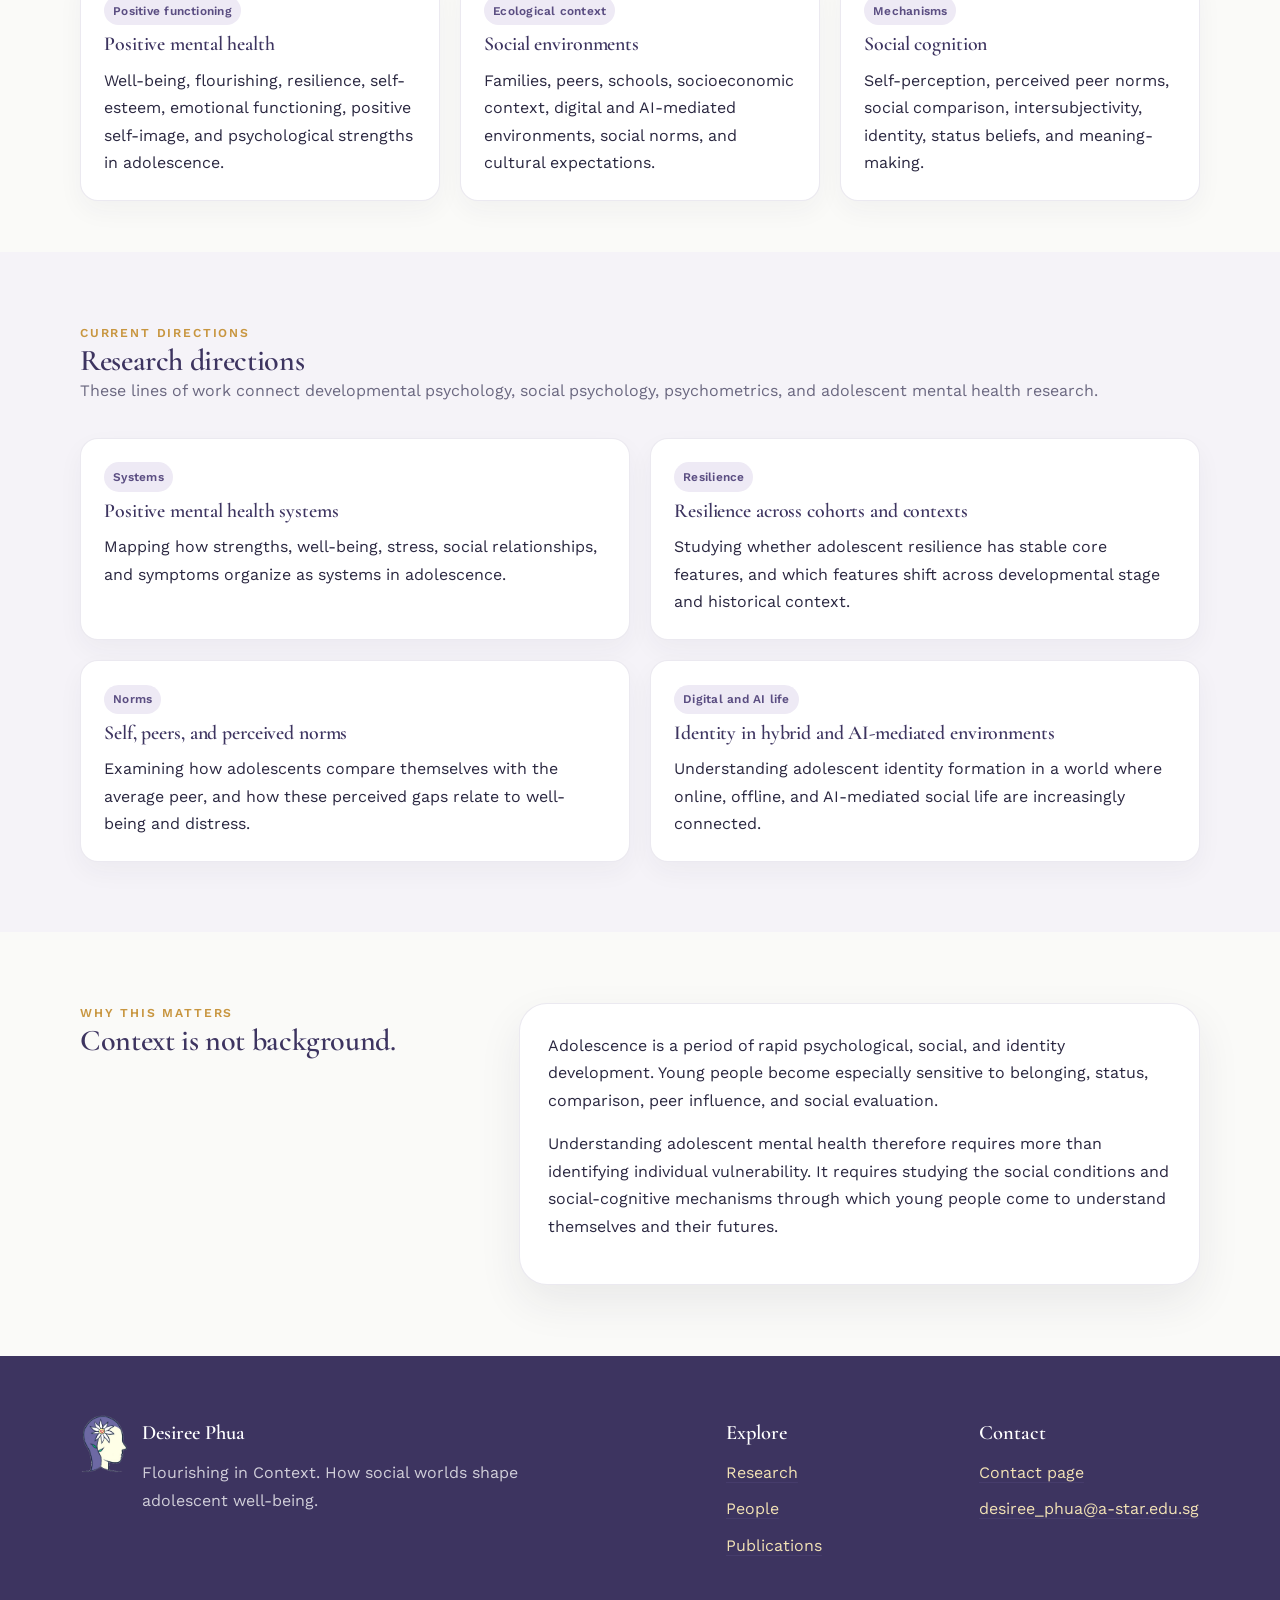
==== commit d414c7b6: "Add files via upload" ====
--- a/index.html
+++ b/index.html
@@ -68,30 +68,17 @@
   <section class="hero">
     <div class="container hero-grid">
       <div class="hero-copy">
-        <div class="small-caps">Social psychology of adolescent mental health</div>
         <div class="concept-lockup" aria-label="Conceptual frame">
           <div class="concept-title">Flourishing in Context</div>
           <div class="concept-tagline">How social worlds shape adolescent well-being</div>
         </div>
         <h1>Mental health research has largely asked what goes wrong. My work asks what helps adolescents flourish.</h1>
-        <p class="lead">I study how social contexts, from families and schools to digital environments and AI-mediated social worlds, shape positive mental health in adolescence, drawing on large-scale Singaporean adolescent cohorts.</p>
+        <p class="lead">I study how social contexts, from families and schools to digital environments and AI-mediated social worlds, shape positive mental health in adolescence.</p>
         <div class="hero-actions">
           <a class="button" href="research.html">Explore research</a>
-          <a class="button secondary" href="publications.html">View publications</a>
-        </div>
-        <div class="hero-identity">
-          <div class="hero-name">Desiree Phua</div>
-          <div>Senior Scientist, Institute for Human Development and Potential (IHDP), A*STAR</div>
-        </div>
-      </div>
-      <aside class="hero-panel" aria-label="Flourishing in Context visual summary">
-        <div class="panel-brand">
-          <img src="assets/img/pomad-logo.png" alt="Flourishing in Context logo">
-          <div>
-            <div class="panel-brand-title">Flourishing in Context</div>
-            <span class="panel-brand-subtitle">How social worlds shape adolescent well-being</span>
-          </div>
-        </div>
+        </div>
+      </div>
+      <aside class="hero-panel hero-panel-simple" aria-label="Social-ecological visual summary">
         <div class="ecology-map" aria-label="Ecological model of adolescent well-being">
           <span class="ecology-node center">Adolescent</span>
           <span class="ecology-node self">Self</span>
@@ -104,7 +91,7 @@
           <span class="ecology-node society">Society</span>
           <span class="ecology-node mechanism">Social cognition</span>
         </div>
-        <p class="panel-caption">A social-ecological view of adolescent well-being, with social cognition as a key mechanism linking physical, digital, and AI-mediated environments with individual functioning.</p>
+        <p class="panel-caption">A social-ecological view of adolescent well-being, with social cognition linking physical, digital, and AI-mediated environments with individual functioning.</p>
       </aside>
     </div>
   </section>
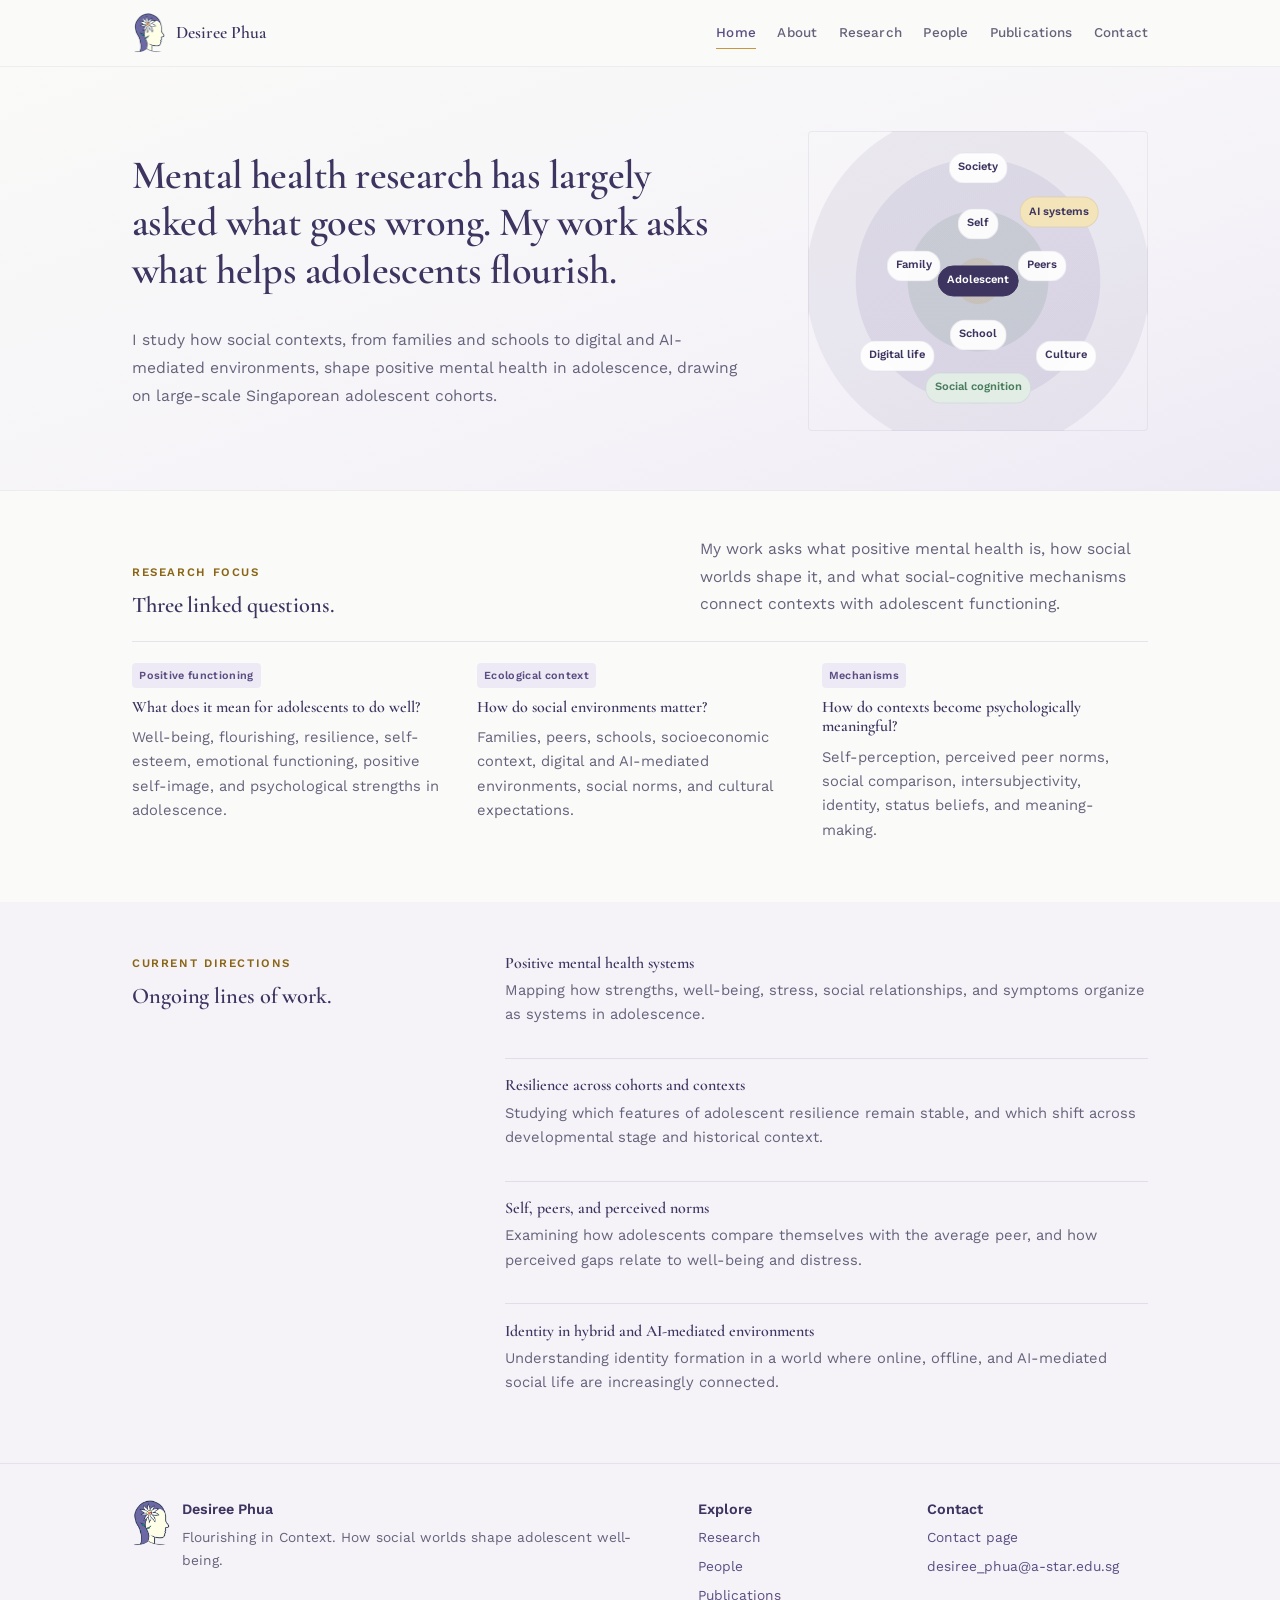
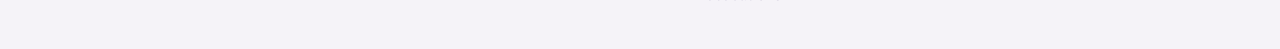
==== commit a34a7270: "Add files via upload" ====
--- a/index.html
+++ b/index.html
@@ -65,21 +65,14 @@
   </div>
 </header>
 <main id="main">
-  <section class="hero">
-    <div class="container hero-grid">
-      <div class="hero-copy">
-        <div class="concept-lockup" aria-label="Conceptual frame">
-          <div class="concept-title">Flourishing in Context</div>
-          <div class="concept-tagline">How social worlds shape adolescent well-being</div>
-        </div>
+  <section class="hero hero-minimal">
+    <div class="container hero-grid hero-grid-minimal">
+      <div class="hero-copy hero-copy-spare">
         <h1>Mental health research has largely asked what goes wrong. My work asks what helps adolescents flourish.</h1>
-        <p class="lead">I study how social contexts, from families and schools to digital environments and AI-mediated social worlds, shape positive mental health in adolescence.</p>
-        <div class="hero-actions">
-          <a class="button" href="research.html">Explore research</a>
-        </div>
+        <p class="lead">I study how social contexts, from families and schools to digital and AI-mediated environments, shape positive mental health in adolescence, drawing on large-scale Singaporean adolescent cohorts.</p>
       </div>
-      <aside class="hero-panel hero-panel-simple" aria-label="Social-ecological visual summary">
-        <div class="ecology-map" aria-label="Ecological model of adolescent well-being">
+      <aside class="hero-visual-minimal" aria-label="Social-ecological visual summary">
+        <div class="ecology-map ecology-map-minimal" aria-label="Ecological model of adolescent well-being">
           <span class="ecology-node center">Adolescent</span>
           <span class="ecology-node self">Self</span>
           <span class="ecology-node family">Family</span>
@@ -91,94 +84,62 @@
           <span class="ecology-node society">Society</span>
           <span class="ecology-node mechanism">Social cognition</span>
         </div>
-        <p class="panel-caption">A social-ecological view of adolescent well-being, with social cognition linking physical, digital, and AI-mediated environments with individual functioning.</p>
       </aside>
-    </div>
-  </section>
-
-  <section class="section quote-band">
-    <div class="container">
-      <p class="quote">Adolescent mental health is not only about reducing distress. It is also about understanding the capacities, relationships, identities, and environments that allow young people to function well.</p>
-    </div>
-  </section>
-
-  <section class="section">
-    <div class="container two-col">
-      <div>
-        <div class="small-caps">Research position</div>
-        <h2>Beyond the disease model.</h2>
-      </div>
-      <div>
-        <p class="section-intro">Much adolescent mental health research begins with what goes wrong. My work begins with a broader question: what does it mean for adolescents to feel well, function well, relate well, and develop well?</p>
-        <p>Flourishing in Context is the conceptual frame for this work. It treats adolescent mental health as a developmental and social phenomenon, not only as a private individual trait or the inverse of distress.</p>
-      </div>
     </div>
   </section>
 
   <section class="section compact">
     <div class="container">
-      <div class="small-caps">Three pillars</div>
-      <h2>What I study</h2>
-      <p class="section-intro">My research sits at the intersection of positive mental health, social context, and social cognition.</p>
-      <div class="card-grid" style="margin-top: 2rem;">
-        <article class="card">
+      <div class="section-heading-row minimal-heading">
+        <div>
+          <div class="small-caps">Research focus</div>
+          <h2>Three linked questions.</h2>
+        </div>
+        <p class="section-intro">My work asks what positive mental health is, how social worlds shape it, and what social-cognitive mechanisms connect contexts with adolescent functioning.</p>
+      </div>
+      <div class="minimal-pillars">
+        <article>
           <span class="tag">Positive functioning</span>
-          <h3>Positive mental health</h3>
+          <h3>What does it mean for adolescents to do well?</h3>
           <p>Well-being, flourishing, resilience, self-esteem, emotional functioning, positive self-image, and psychological strengths in adolescence.</p>
         </article>
-        <article class="card">
+        <article>
           <span class="tag">Ecological context</span>
-          <h3>Social environments</h3>
+          <h3>How do social environments matter?</h3>
           <p>Families, peers, schools, socioeconomic context, digital and AI-mediated environments, social norms, and cultural expectations.</p>
         </article>
-        <article class="card">
+        <article>
           <span class="tag">Mechanisms</span>
-          <h3>Social cognition</h3>
+          <h3>How do contexts become psychologically meaningful?</h3>
           <p>Self-perception, perceived peer norms, social comparison, intersubjectivity, identity, status beliefs, and meaning-making.</p>
         </article>
       </div>
     </div>
   </section>
 
-  <section class="section featured">
-    <div class="container">
-      <div class="small-caps">Current directions</div>
-      <h2>Research directions</h2>
-      <p class="section-intro">These lines of work connect developmental psychology, social psychology, psychometrics, and adolescent mental health research.</p>
-      <div class="card-grid two" style="margin-top: 2rem;">
-        <article class="card">
-          <span class="tag">Systems</span>
+  <section class="section minimal-list-section">
+    <div class="container two-col">
+      <div>
+        <div class="small-caps">Current directions</div>
+        <h2>Ongoing lines of work.</h2>
+      </div>
+      <div class="minimal-research-list">
+        <article>
           <h3>Positive mental health systems</h3>
           <p>Mapping how strengths, well-being, stress, social relationships, and symptoms organize as systems in adolescence.</p>
         </article>
-        <article class="card">
-          <span class="tag">Resilience</span>
+        <article>
           <h3>Resilience across cohorts and contexts</h3>
-          <p>Studying whether adolescent resilience has stable core features, and which features shift across developmental stage and historical context.</p>
+          <p>Studying which features of adolescent resilience remain stable, and which shift across developmental stage and historical context.</p>
         </article>
-        <article class="card">
-          <span class="tag">Norms</span>
+        <article>
           <h3>Self, peers, and perceived norms</h3>
-          <p>Examining how adolescents compare themselves with the average peer, and how these perceived gaps relate to well-being and distress.</p>
+          <p>Examining how adolescents compare themselves with the average peer, and how perceived gaps relate to well-being and distress.</p>
         </article>
-        <article class="card">
-          <span class="tag">Digital and AI life</span>
+        <article>
           <h3>Identity in hybrid and AI-mediated environments</h3>
-          <p>Understanding adolescent identity formation in a world where online, offline, and AI-mediated social life are increasingly connected.</p>
+          <p>Understanding identity formation in a world where online, offline, and AI-mediated social life are increasingly connected.</p>
         </article>
-      </div>
-    </div>
-  </section>
-
-  <section class="section">
-    <div class="container two-col">
-      <div>
-        <div class="small-caps">Why this matters</div>
-        <h2>Context is not background.</h2>
-      </div>
-      <div class="callout">
-        <p>Adolescence is a period of rapid psychological, social, and identity development. Young people become especially sensitive to belonging, status, comparison, peer influence, and social evaluation.</p>
-        <p>Understanding adolescent mental health therefore requires more than identifying individual vulnerability. It requires studying the social conditions and social-cognitive mechanisms through which young people come to understand themselves and their futures.</p>
       </div>
     </div>
   </section>
--- a/assets/css/styles.css
+++ b/assets/css/styles.css
@@ -1,440 +1,385 @@
 :root {
-  --ink: #2a2740;
-  --ink-deep: #3d3460;
-  --muted: #6b6880;
-  --line: rgba(91, 78, 130, 0.12);
-  --paper: #fafaf8;
-  --paper-soft: #f5f3f8;
-  --white: #ffffff;
-  --purple: #5b4e82;
-  --purple-soft: #eeeaf5;
-  --lavender: #7a6fa5;
-  --green: #4a7c5e;
-  --green-soft: #e2ede6;
-  --gold: #c89640;
-  --gold-soft: #f2e2b5;
-  --coral: #c85f7b;
-  --shadow: 0 18px 44px rgba(42, 39, 64, 0.08);
-  --radius-lg: 28px;
-  --radius-md: 18px;
-  --radius-sm: 10px;
-  --max: 1120px;
+  --purple: #5B4E82;
+  --purple-dark: #3D3460;
+  --purple-light: #7A6FA5;
+  --purple-faint: #EEEAF5;
+  --green: #4A7C5E;
+  --green-faint: #E2EDE6;
+  --accent: #C89640;
+  --accent-text: #8A6516;
+  --accent-light: #E8C878;
+  --bg: #FAFAF8;
+  --bg-alt: #F5F3F8;
+  --text: #2A2740;
+  --text-light: #66627B;
+  --line: rgba(91, 78, 130, 0.13);
+  --white: #FFFFFF;
   --font-display: "Cormorant Garamond", Georgia, serif;
-  --font-body: "Work Sans", ui-sans-serif, system-ui, -apple-system, BlinkMacSystemFont, "Segoe UI", sans-serif;
-}
-
-* { box-sizing: border-box; }
-html { scroll-behavior: smooth; }
+  --font-body: "Work Sans", -apple-system, BlinkMacSystemFont, "Segoe UI", sans-serif;
+  --max: 1080px;
+}
+
+*, *::before, *::after { box-sizing: border-box; }
+html { scroll-behavior: smooth; scroll-padding-top: 80px; }
 body {
   margin: 0;
-  color: var(--ink);
-  background: var(--paper);
   font-family: var(--font-body);
+  font-weight: 400;
+  color: var(--text);
+  background: var(--bg);
+  line-height: 1.68;
   font-size: 16px;
-  line-height: 1.72;
+  -webkit-font-smoothing: antialiased;
   text-rendering: optimizeLegibility;
-  -webkit-font-smoothing: antialiased;
 }
 body.nav-open { overflow: hidden; }
+img { max-width: 100%; display: block; }
+p { margin: 0 0 1rem; }
+ul, ol { margin-top: 0; }
+li { margin-bottom: 0.46rem; }
 a {
   color: var(--purple);
-  text-decoration-color: rgba(91, 78, 130, 0.32);
-  text-decoration-thickness: 1px;
-  text-underline-offset: 4px;
-}
-a:hover { color: var(--gold); text-decoration-color: var(--gold); }
-img { max-width: 100%; display: block; }
-p { margin: 0 0 1rem; }
-ul { margin: 0; padding-left: 1.15rem; }
-li { margin-bottom: 0.55rem; }
+  text-decoration: none;
+  transition: color 0.2s, border-color 0.2s, background 0.2s;
+}
+a:hover { color: var(--accent-text); }
+
 h1, h2, h3, h4 {
+  font-family: var(--font-display);
+  font-weight: 600;
+  line-height: 1.22;
   margin: 0;
-  font-family: var(--font-display);
-  color: var(--ink-deep);
-  line-height: 1.12;
-  font-weight: 600;
-}
-h1 { font-size: clamp(1.95rem, 3.4vw, 3rem); letter-spacing: -0.018em; }
-h2 { font-size: clamp(1.5rem, 2.35vw, 2.15rem); letter-spacing: -0.012em; }
-h3 { font-size: clamp(1.12rem, 1.55vw, 1.35rem); letter-spacing: -0.006em; }
-.container { width: min(100% - 2rem, var(--max)); margin-inline: auto; }
+  color: var(--purple-dark);
+}
+h1 { font-size: clamp(1.62rem, 2.45vw, 2.12rem); letter-spacing: -0.008em; }
+h2 { font-size: clamp(1.22rem, 1.75vw, 1.52rem); letter-spacing: -0.004em; }
+h3 { font-size: clamp(1.0rem, 1.18vw, 1.12rem); letter-spacing: 0; }
+
+.container { max-width: var(--max); margin: 0 auto; padding: 0 2rem; }
 .skip-link {
   position: absolute;
   left: 1rem;
   top: -100px;
-  background: var(--ink-deep);
+  background: var(--purple-dark);
   color: var(--white);
   padding: 0.75rem 1rem;
-  border-radius: 999px;
+  border-radius: 4px;
   z-index: 1000;
 }
 .skip-link:focus { top: 1rem; }
 .small-caps {
-  color: var(--gold);
-  font-size: 0.76rem;
-  font-weight: 600;
-  letter-spacing: 0.15em;
+  display: block;
+  font-family: var(--font-body);
+  font-size: 0.72rem;
+  font-weight: 600;
+  letter-spacing: 0.14em;
   text-transform: uppercase;
+  color: var(--accent-text);
+  margin-bottom: 0.55rem;
 }
 .lead, .section-intro {
-  color: var(--muted);
-  font-size: clamp(1rem, 1.15vw, 1.1rem);
-  line-height: 1.78;
+  color: var(--text-light);
+  font-size: clamp(0.98rem, 1.05vw, 1.04rem);
+  line-height: 1.76;
 }
 .content-narrow { max-width: 760px; }
-.content-narrow h2 { margin-top: 2.4rem; margin-bottom: 1rem; }
+.content-narrow h2 { margin-top: 1.55rem; margin-bottom: 0.58rem; }
 .content-narrow h2:first-child { margin-top: 0; }
+.content-narrow p { max-width: 700px; }
 
 .header {
   position: sticky;
   top: 0;
-  z-index: 50;
-  background: rgba(250, 250, 248, 0.92);
-  backdrop-filter: blur(14px);
-  border-bottom: 1px solid var(--line);
+  z-index: 100;
+  background: rgba(250, 250, 248, 0.96);
+  backdrop-filter: blur(12px);
+  border-bottom: 1px solid rgba(91, 78, 130, 0.08);
 }
 .navbar {
-  min-height: 74px;
+  min-height: 66px;
   display: flex;
   align-items: center;
   justify-content: space-between;
-  gap: 1.25rem;
+  gap: 1.5rem;
 }
 .brand {
   display: inline-flex;
   align-items: center;
-  gap: 0.72rem;
+  gap: 0.62rem;
+  color: var(--purple-dark);
   text-decoration: none;
-  color: var(--ink-deep);
 }
 .brand-logo {
-  width: 42px;
-  height: 50px;
+  width: 34px;
+  height: 40px;
   object-fit: contain;
-  filter: drop-shadow(0 6px 10px rgba(42, 39, 64, 0.12));
+  filter: none;
   flex: 0 0 auto;
 }
 .brand-name {
   display: block;
   font-family: var(--font-display);
-  font-size: 1.25rem;
-  font-weight: 600;
-  letter-spacing: -0.02em;
-}
-.brand-subtitle {
-  display: block;
-  color: var(--muted);
-  font-size: 0.76rem;
-  margin-top: -2px;
-}
+  font-size: 1.1rem;
+  font-weight: 600;
+  line-height: 1;
+}
+.brand-subtitle { display: none; }
 .nav-links {
   display: flex;
   align-items: center;
-  gap: 1.12rem;
-  font-size: 0.9rem;
+  gap: 1.35rem;
+  font-size: 0.84rem;
 }
 .nav-links a {
-  color: var(--muted);
+  position: relative;
+  color: var(--text-light);
+  font-weight: 500;
+  letter-spacing: 0.01em;
   text-decoration: none;
-  font-weight: 500;
-}
-.nav-links a[aria-current="page"], .nav-links a:hover { color: var(--purple); }
+}
+.nav-links a::after {
+  content: "";
+  position: absolute;
+  left: 0;
+  bottom: -5px;
+  height: 1px;
+  width: 0;
+  background: var(--accent);
+  transition: width 0.25s ease;
+}
+.nav-links a:hover,
+.nav-links a[aria-current="page"] { color: var(--purple); }
+.nav-links a:hover::after,
+.nav-links a[aria-current="page"]::after { width: 100%; }
 .nav-toggle {
   display: none;
   border: 1px solid var(--line);
-  background: var(--white);
-  border-radius: 999px;
-  padding: 0.55rem 0.85rem;
+  background: transparent;
   color: var(--purple);
+  border-radius: 4px;
+  padding: 0.42rem 0.68rem;
+  font-size: 0.82rem;
   font-weight: 600;
 }
 
 .hero {
   position: relative;
   overflow: hidden;
-  padding: 5.2rem 0 4.35rem;
-  background: linear-gradient(145deg, var(--paper) 0%, var(--paper-soft) 56%, var(--purple-soft) 100%);
-}
-.hero::before {
-  content: "";
-  position: absolute;
-  right: -18vw;
-  top: -24vw;
-  width: 56vw;
-  height: 56vw;
-  min-width: 520px;
-  min-height: 520px;
-  background: radial-gradient(circle, rgba(122, 111, 165, 0.28), rgba(238, 234, 245, 0.24) 52%, rgba(250, 250, 248, 0) 74%);
-  z-index: 0;
+  padding: 4rem 0 3.7rem;
+  background: linear-gradient(160deg, var(--bg) 0%, var(--bg-alt) 64%, var(--purple-faint) 100%);
+  border-bottom: 1px solid rgba(91, 78, 130, 0.08);
 }
 .hero-grid {
-  position: relative;
-  z-index: 1;
-  display: grid;
-  grid-template-columns: minmax(0, 1.05fr) minmax(340px, 0.72fr);
-  gap: 4rem;
+  display: grid;
+  grid-template-columns: minmax(0, 1fr) minmax(280px, 340px);
+  gap: 3.6rem;
   align-items: center;
 }
-.hero-copy .lead { max-width: 680px; margin: 1.25rem 0 0; }
-.hero-actions { display: flex; flex-wrap: wrap; gap: 0.85rem; margin-top: 2rem; }
-.button {
-  display: inline-flex;
-  align-items: center;
-  justify-content: center;
-  min-height: 46px;
-  padding: 0.72rem 1.12rem;
-  border-radius: 999px;
-  border: 1px solid var(--purple);
-  background: var(--purple);
-  color: var(--white);
-  font-weight: 600;
-  text-decoration: none;
-  box-shadow: 0 10px 22px rgba(91, 78, 130, 0.16);
-}
-.button:hover { color: var(--white); background: var(--ink-deep); }
-.button.secondary { background: rgba(255,255,255,0.72); color: var(--purple); box-shadow: none; }
-.button.secondary:hover { color: var(--white); background: var(--purple); }
-.hero-identity {
-  margin-top: 2.2rem;
-  padding-top: 1.35rem;
-  border-top: 1px solid var(--line);
-  color: var(--muted);
-  max-width: 620px;
-}
-.hero-name {
-  font-family: var(--font-display);
-  font-size: 1.48rem;
-  color: var(--ink-deep);
-  font-weight: 600;
-  margin-bottom: 0.1rem;
-}
-.hero-panel {
-  background: rgba(255,255,255,0.78);
-  border: 1px solid var(--line);
-  border-radius: var(--radius-lg);
-  padding: 1.6rem;
-  box-shadow: var(--shadow);
-}
-.panel-brand {
-  display: flex;
-  align-items: center;
-  gap: 0.88rem;
-  margin-bottom: 1.25rem;
-  padding-bottom: 1.1rem;
-  border-bottom: 1px solid var(--line);
-}
-.panel-brand img { width: 62px; height: auto; }
-.panel-brand-title {
-  font-family: var(--font-display);
-  color: var(--ink-deep);
-  font-size: 1.42rem;
-  font-weight: 600;
-  line-height: 1.05;
-}
-.panel-brand-subtitle { display: block; color: var(--muted); font-size: 0.76rem; margin-top: 0.18rem; }
-.panel-caption { color: var(--muted); font-size: 0.9rem; margin: 1rem 0 0; }
+.hero-copy { position: relative; z-index: 1; }
+.hero-copy-spare h1 {
+  max-width: 600px;
+  font-size: clamp(1.95rem, 3.15vw, 2.75rem);
+  line-height: 1.18;
+  letter-spacing: -0.014em;
+}
+.hero-copy-spare .lead {
+  max-width: 760px;
+  margin-top: 2rem;
+  margin-bottom: 0;
+  font-size: clamp(0.98rem, 1.1vw, 1.04rem);
+  line-height: 1.78;
+}
+.hero-visual-minimal { padding: 0; }
 .ecology-map {
   position: relative;
-  min-height: 365px;
-  border-radius: 24px;
+  min-height: 300px;
+  border-radius: 4px;
   background:
-    radial-gradient(circle at 50% 50%, rgba(200, 150, 64, 0.22) 0 11%, transparent 11.5%),
-    radial-gradient(circle at 50% 50%, rgba(74, 124, 94, 0.18) 0 31%, transparent 31.5%),
-    radial-gradient(circle at 50% 50%, rgba(122, 111, 165, 0.16) 0 54%, transparent 54.5%),
-    radial-gradient(circle at 50% 50%, rgba(91, 78, 130, 0.10) 0 76%, transparent 76.5%);
-  border: 1px solid rgba(91, 78, 130, 0.10);
+    radial-gradient(circle at 50% 50%, rgba(200, 150, 64, 0.17) 0 10%, transparent 10.5%),
+    radial-gradient(circle at 50% 50%, rgba(74, 124, 94, 0.13) 0 31%, transparent 31.5%),
+    radial-gradient(circle at 50% 50%, rgba(122, 111, 165, 0.13) 0 54%, transparent 54.5%),
+    radial-gradient(circle at 50% 50%, rgba(91, 78, 130, 0.08) 0 76%, transparent 76.5%);
+  border: 1px solid rgba(91, 78, 130, 0.08);
   overflow: hidden;
 }
 .ecology-node {
   position: absolute;
   transform: translate(-50%, -50%);
-  padding: 0.42rem 0.68rem;
+  padding: 0.32rem 0.52rem;
   border-radius: 999px;
   background: rgba(255,255,255,0.92);
-  border: 1px solid var(--line);
-  color: var(--ink-deep);
-  font-size: 0.78rem;
-  font-weight: 600;
-  box-shadow: 0 8px 22px rgba(42, 39, 64, 0.08);
+  border: 1px solid rgba(91, 78, 130, 0.10);
+  color: var(--purple-dark);
+  font-size: 0.7rem;
+  font-weight: 600;
   white-space: nowrap;
-}
-.ecology-node.center { left: 50%; top: 50%; background: var(--ink-deep); color: var(--white); border-color: var(--ink-deep); }
+  box-shadow: none;
+}
+.ecology-node.center { left: 50%; top: 50%; background: var(--purple-dark); color: var(--white); border-color: var(--purple-dark); }
 .ecology-node.self { left: 50%; top: 31%; }
 .ecology-node.family { left: 31%; top: 45%; }
 .ecology-node.peers { left: 69%; top: 45%; }
 .ecology-node.school { left: 50%; top: 68%; }
 .ecology-node.digital { left: 26%; top: 75%; }
-.ecology-node.ai { left: 74%; top: 27%; background: var(--gold-soft); color: var(--ink-deep); }
+.ecology-node.ai { left: 74%; top: 27%; background: #F3E4B9; color: var(--purple-dark); }
 .ecology-node.culture { left: 76%; top: 75%; }
 .ecology-node.society { left: 50%; top: 12%; }
-.ecology-node.mechanism { left: 50%; top: 86%; background: var(--green-soft); color: var(--green); }
-
-.section { padding: 4.4rem 0; }
-.section.compact { padding: 3.2rem 0; }
-.section.featured { background: var(--paper-soft); }
+.ecology-node.mechanism { left: 50%; top: 86%; background: var(--green-faint); color: var(--green); }
+
+.section { padding: 3.25rem 0; }
+.section.compact { padding: 2.75rem 0; }
+.section.featured,
+.minimal-list-section { background: var(--bg-alt); }
 .page-hero {
-  padding: 3.8rem 0 3rem;
-  background: linear-gradient(145deg, var(--paper) 0%, var(--paper-soft) 72%, var(--purple-soft) 100%);
-}
-.page-hero p { max-width: 720px; color: var(--muted); font-size: 1.04rem; margin-top: 0.95rem; }
+  padding: 2.75rem 0 1.45rem;
+  background: var(--bg);
+  border-bottom: 1px solid rgba(91, 78, 130, 0.08);
+}
+.page-hero p {
+  max-width: 720px;
+  color: var(--text-light);
+  font-size: 0.95rem;
+  line-height: 1.68;
+  margin: 0.62rem 0 0;
+}
+
+.page-hero p + p { margin-top: 0.42rem; }
+.page-hero + .section { padding-top: 2.15rem; }
 .two-col {
   display: grid;
-  grid-template-columns: minmax(220px, 0.55fr) minmax(0, 1fr);
-  gap: 4rem;
+  grid-template-columns: minmax(210px, 0.52fr) minmax(0, 1fr);
+  gap: 2.4rem;
   align-items: start;
 }
-.quote-band {
-  background: var(--ink-deep);
-  color: rgba(255,255,255,0.84);
-}
-.quote {
-  margin: 0;
-  font-family: var(--font-display);
-  font-size: clamp(1.55rem, 3vw, 2.55rem);
-  line-height: 1.22;
-  color: var(--white);
-  max-width: 980px;
-}
+.section-heading-row {
+  display: grid;
+  grid-template-columns: minmax(0, 0.86fr) minmax(260px, 0.72fr);
+  gap: 2rem;
+  align-items: end;
+  margin-bottom: 1.45rem;
+}
+.section-heading-row.single { grid-template-columns: 1fr; }
+.section-heading-row .section-intro { margin: 0; }
+
 .card-grid {
   display: grid;
   grid-template-columns: repeat(3, minmax(0, 1fr));
-  gap: 1.25rem;
+  gap: 1rem;
 }
 .card-grid.two { grid-template-columns: repeat(2, minmax(0, 1fr)); }
-.card {
+.alumni-grid { margin-top: 1.3rem; }
+.card,
+.callout,
+.pub,
+.selected-pub-card {
   background: var(--white);
-  border: 1px solid var(--line);
-  border-radius: var(--radius-md);
-  padding: 1.45rem;
-  box-shadow: 0 10px 26px rgba(42,39,64,0.045);
-}
-.card h3 { margin: 0.5rem 0 0.7rem; }
-.card p:last-child { margin-bottom: 0; }
-.card:hover { box-shadow: var(--shadow); }
+  border: 1px solid rgba(91, 78, 130, 0.09);
+  border-radius: 4px;
+  padding: 1.25rem;
+  box-shadow: none;
+}
+.card h3,
+.selected-pub-card h3,
+.pub h3 { margin: 0.45rem 0 0.55rem; }
+.card p,
+.selected-pub-card p,
+.pub p { color: var(--text-light); font-size: 0.92rem; line-height: 1.65; }
+.card p:last-child,
+.selected-pub-card p:last-child,
+.pub p:last-child,
+.callout p:last-child { margin-bottom: 0; }
 .tag {
   display: inline-flex;
   width: fit-content;
-  border-radius: 999px;
-  padding: 0.28rem 0.56rem;
-  background: var(--purple-soft);
+  border-radius: 4px;
+  padding: 0.22rem 0.45rem;
+  background: var(--purple-faint);
   color: var(--purple);
-  font-size: 0.74rem;
-  font-weight: 600;
-  letter-spacing: 0.02em;
-}
-.callout {
+  font-size: 0.68rem;
+  font-weight: 600;
+  letter-spacing: 0.03em;
+}
+.minimal-pillars {
+  display: grid;
+  grid-template-columns: repeat(3, minmax(0, 1fr));
+  gap: 1.15rem;
+  border-top: 1px solid var(--line);
+  padding-top: 1.15rem;
+}
+.minimal-pillars article { padding-right: 1rem; }
+.minimal-pillars h3 { margin: 0.58rem 0 0.5rem; }
+.minimal-pillars p,
+.minimal-research-list p { color: var(--text-light); font-size: 0.92rem; line-height: 1.65; }
+.minimal-research-list { display: grid; gap: 1.1rem; }
+.minimal-research-list article {
+  padding-bottom: 0.95rem;
+  border-bottom: 1px solid var(--line);
+}
+.minimal-research-list article:last-child { border-bottom: 0; padding-bottom: 0; }
+.minimal-research-list h3 { margin-bottom: 0.3rem; }
+
+.research-intro {
+  max-width: 760px;
+  color: var(--text-light);
+  font-size: 0.98rem;
+  line-height: 1.74;
+  margin: 0 0 1.55rem;
+}
+.research-themes {
+  display: grid;
+  grid-template-columns: repeat(2, minmax(0, 1fr));
+  gap: 1rem;
+}
+.theme-card {
   background: var(--white);
-  border: 1px solid var(--line);
-  border-radius: var(--radius-lg);
-  padding: 1.75rem;
-  box-shadow: var(--shadow);
-}
-.meta-list { display: grid; gap: 1rem; }
-.meta-item { padding-bottom: 0.9rem; border-bottom: 1px solid var(--line); }
-.meta-item strong { display: block; color: var(--ink-deep); font-size: 0.88rem; }
-.meta-item span { display: block; color: var(--muted); font-size: 0.94rem; margin-top: 0.2rem; }
+  border: 1px solid rgba(91, 78, 130, 0.09);
+  border-left: 2px solid var(--purple-light);
+  border-radius: 4px;
+  padding: 1.25rem 1.25rem 1.35rem;
+}
+.theme-card h3 { margin-bottom: 0.62rem; }
+.theme-card p {
+  color: var(--text-light);
+  font-size: 0.92rem;
+  line-height: 1.66;
+}
+.theme-card p:last-child { margin-bottom: 0; }
+.theme-implication {
+  margin-top: 0.75rem;
+  color: var(--green) !important;
+  font-weight: 600;
+  font-size: 0.86rem !important;
+}
+
+.meta-list { display: grid; gap: 0.85rem; }
+.meta-item { padding-bottom: 0.78rem; border-bottom: 1px solid var(--line); }
+.meta-item strong { display: block; color: var(--purple-dark); font-size: 0.84rem; }
+.meta-item span { display: block; color: var(--text-light); font-size: 0.9rem; margin-top: 0.18rem; }
 .profile-photo {
   width: 100%;
   aspect-ratio: 4 / 5;
   object-fit: cover;
   object-position: center;
-  border-radius: var(--radius-md);
-  box-shadow: 0 14px 32px rgba(42, 39, 64, 0.08);
-}
-.pub-list { display: grid; gap: 1.1rem; }
-.pub {
-  background: var(--white);
-  border: 1px solid var(--line);
-  border-radius: var(--radius-md);
-  padding: 1.35rem;
-}
-.pub h3 { margin: 0.48rem 0 0.4rem; }
-.citation { color: var(--muted); font-size: 0.94rem; }
-.links { display: flex; flex-wrap: wrap; gap: 0.9rem; font-weight: 600; font-size: 0.9rem; }
-.link-list { list-style: none; padding: 0; margin: 0; }
-.link-list li { margin-bottom: 0.7rem; }
-.footer {
-  background: var(--ink-deep);
-  color: rgba(255,255,255,0.76);
-  padding: 3.7rem 0;
-}
-.footer-grid {
-  display: grid;
-  grid-template-columns: minmax(0, 1.25fr) minmax(160px, 0.45fr) minmax(160px, 0.45fr);
-  gap: 2rem;
-  align-items: start;
-}
-.footer a { color: var(--gold-soft); }
-.footer a:hover { color: var(--white); }
-.footer ul { list-style: none; padding: 0; margin: 0; }
-.footer-title {
-  font-family: var(--font-display);
+  border-radius: 4px;
+}
+.button {
+  display: inline-flex;
+  align-items: center;
+  justify-content: center;
+  min-height: 40px;
+  padding: 0.5rem 0.88rem;
+  border: 1px solid var(--purple-light);
+  border-radius: 4px;
+  background: var(--purple);
   color: var(--white);
-  font-size: 1.28rem;
-  font-weight: 600;
-  margin-bottom: 0.55rem;
-}
-.footer-brand { display: flex; gap: 0.9rem; align-items: flex-start; max-width: 500px; }
-.footer-logo { width: 48px; height: auto; flex: 0 0 auto; }
-.footer p { margin-bottom: 0; }
-
-@media (max-width: 920px) {
-  .hero-grid, .two-col { grid-template-columns: 1fr; gap: 2.5rem; }
-  .hero-panel { max-width: 520px; }
-  .card-grid, .card-grid.two { grid-template-columns: 1fr; }
-  .footer-grid { grid-template-columns: 1fr; }
-}
-@media (max-width: 720px) {
-  .navbar { min-height: 68px; }
-  .brand-logo { width: 36px; height: 44px; }
-  .brand-subtitle { display: none; }
-  .nav-toggle { display: inline-flex; }
-  .nav-links {
-    display: none;
-    position: fixed;
-    top: 68px;
-    left: 0;
-    right: 0;
-    padding: 1.2rem 1rem 1.6rem;
-    background: var(--paper);
-    border-bottom: 1px solid var(--line);
-    flex-direction: column;
-    align-items: flex-start;
-    gap: 1rem;
-  }
-  body.nav-open .nav-links { display: flex; }
-  .hero { padding: 4.2rem 0 3.4rem; }
-  .section { padding: 3.7rem 0; }
-  .page-hero { padding: 4rem 0 3rem; }
-  .panel-brand { align-items: flex-start; }
-  .panel-brand img { width: 52px; }
-  .ecology-map { min-height: 320px; }
-  .ecology-node { font-size: 0.7rem; padding: 0.34rem 0.52rem; }
-}
-@media (prefers-reduced-motion: reduce) {
-  html { scroll-behavior: auto; }
-}
-
-.concept-lockup {
-  margin: 0.85rem 0 1.15rem;
-}
-.concept-title {
-  font-family: var(--font-display);
-  color: var(--ink-deep);
-  font-size: clamp(1.65rem, 3vw, 2.45rem);
-  font-weight: 600;
-  line-height: 1.05;
-  letter-spacing: -0.025em;
-}
-.concept-tagline {
-  color: var(--green);
-  font-size: clamp(0.98rem, 1.35vw, 1.12rem);
-  font-weight: 500;
-  margin-top: 0.35rem;
-}
-
-
-/* Publications page */
+  font-size: 0.84rem;
+  font-weight: 600;
+  text-decoration: none;
+}
+.button:hover { background: var(--purple-dark); color: var(--white); border-color: var(--purple-dark); }
+.button.secondary { background: transparent; color: var(--purple); }
+.button.secondary:hover { background: var(--purple); color: var(--white); }
+
 .pub-toolbar {
   display: flex;
   justify-content: space-between;
@@ -447,76 +392,123 @@
   margin: 0;
   display: flex;
   flex-wrap: wrap;
-  gap: 0.7rem;
+  gap: 0.58rem;
   justify-content: flex-end;
 }
 .profile-links li { margin: 0; }
-.profile-links a {
+.profile-links a,
+.links a {
   display: inline-flex;
-  border: 1px solid var(--line);
-  border-radius: 999px;
-  padding: 0.48rem 0.78rem;
-  background: rgba(255,255,255,0.72);
+  border: 1px solid var(--purple-light);
+  border-radius: 4px;
+  padding: 0.38rem 0.66rem;
+  background: transparent;
+  color: var(--purple);
   text-decoration: none;
   font-weight: 600;
-  font-size: 0.88rem;
-}
-.section-heading-row {
-  display: grid;
-  grid-template-columns: minmax(0, 0.85fr) minmax(260px, 0.7fr);
-  gap: 2rem;
-  align-items: end;
-  margin-bottom: 2rem;
-}
-.section-heading-row .section-intro { margin: 0; }
+  font-size: 0.82rem;
+}
+.profile-links a:hover,
+.links a:hover { background: var(--purple); color: var(--white); border-color: var(--purple); }
+.links { display: flex; flex-wrap: wrap; gap: 0.58rem; }
 .selected-pub-grid {
   display: grid;
   grid-template-columns: repeat(2, minmax(0, 1fr));
-  gap: 1.25rem;
-}
-.selected-pub-card {
-  background: var(--white);
-  border: 1px solid var(--line);
-  border-radius: var(--radius-md);
-  padding: 1.45rem;
-  box-shadow: 0 10px 26px rgba(42,39,64,0.045);
-}
-.selected-pub-card h3 { margin: 0.55rem 0 0.42rem; }
-.selected-pub-card p:last-child { margin-bottom: 0; }
-.selected-pub-card:hover { box-shadow: var(--shadow); }
-.publication-list-compact {
-  display: grid;
-  gap: 2.1rem;
-  max-width: 980px;
-}
+  gap: 1rem;
+}
+.citation { color: var(--text-light); font-size: 0.9rem; }
+.publication-list-compact { display: grid; gap: 1.85rem; max-width: 980px; }
 .pub-year-group {
   display: grid;
-  grid-template-columns: 110px minmax(0, 1fr);
-  gap: 1.4rem;
-  padding-top: 1.35rem;
+  grid-template-columns: 88px minmax(0, 1fr);
+  gap: 1.15rem;
+  padding-top: 1.15rem;
   border-top: 1px solid var(--line);
 }
 .pub-year-group h3 {
-  color: var(--gold);
+  color: var(--accent-text);
   font-family: var(--font-body);
-  font-size: 0.92rem;
+  font-size: 0.78rem;
   letter-spacing: 0.08em;
   text-transform: uppercase;
 }
-.pub-year-group ol {
-  margin: 0;
-  padding-left: 1.15rem;
-}
-.pub-year-group li {
-  margin-bottom: 0.95rem;
-  color: var(--muted);
-}
-.pub-authors { color: var(--ink); }
-.pub-title-inline { color: var(--ink-deep); font-weight: 600; }
+.pub-year-group ol { margin-bottom: 0; padding-left: 1.18rem; }
+.pub-year-group li { margin-bottom: 0.82rem; color: var(--text-light); font-size: 0.9rem; line-height: 1.62; }
+.pub-authors { color: var(--text); }
+.pub-title-inline { color: var(--purple-dark); font-weight: 600; }
 .pub-venue { font-style: italic; }
+
+.link-list { list-style: none; padding: 0; margin: 0; }
+.link-list li { margin-bottom: 0.7rem; }
+
+.footer {
+  background: var(--bg-alt);
+  color: var(--text-light);
+  padding: 2.25rem 0;
+  border-top: 1px solid rgba(91, 78, 130, 0.10);
+}
+.footer-grid {
+  display: grid;
+  grid-template-columns: minmax(0, 1.15fr) minmax(150px, 0.42fr) minmax(170px, 0.48fr);
+  gap: 2.2rem;
+  align-items: start;
+}
+.footer-brand { display: flex; gap: 0.78rem; align-items: flex-start; max-width: 520px; }
+.footer-logo { width: 38px; height: auto; flex: 0 0 auto; }
+.footer-title {
+  font-family: var(--font-body);
+  color: var(--purple-dark);
+  font-size: 0.9rem;
+  line-height: 1.35;
+  font-weight: 600;
+  margin-bottom: 0.42rem;
+}
+.footer p { margin: 0; font-size: 0.86rem; line-height: 1.65; }
+.footer ul { list-style: none; padding: 0; margin: 0; }
+.footer a { color: var(--purple); }
+.footer a:hover { color: var(--accent-text); }
+.footer li { margin-bottom: 0.38rem; font-size: 0.86rem; }
+
+@media (max-width: 920px) {
+  .hero-grid, .two-col { grid-template-columns: 1fr; gap: 2.2rem; }
+  .hero-visual-minimal { max-width: 430px; }
+  .card-grid, .card-grid.two, .research-themes, .selected-pub-grid, .minimal-pillars { grid-template-columns: 1fr; }
+  .footer-grid { grid-template-columns: 1fr; }
+}
 @media (max-width: 720px) {
-  .pub-toolbar, .section-heading-row { display: block; }
-  .profile-links { justify-content: flex-start; margin-top: 1.2rem; }
-  .selected-pub-grid { grid-template-columns: 1fr; }
-  .pub-year-group { grid-template-columns: 1fr; gap: 0.7rem; }
-}
+  .container { padding: 0 1.25rem; }
+  .navbar { min-height: 66px; }
+  .brand-logo { width: 32px; height: 39px; }
+  .nav-toggle { display: inline-flex; }
+  .nav-links {
+    display: none;
+    position: fixed;
+    top: 66px;
+    left: 0;
+    right: 0;
+    padding: 1.05rem 1.25rem 1.35rem;
+    background: var(--bg);
+    border-bottom: 1px solid var(--line);
+    flex-direction: column;
+    align-items: flex-start;
+    gap: 0.85rem;
+  }
+  body.nav-open .nav-links { display: flex; }
+  h1 { font-size: clamp(1.58rem, 7.8vw, 2.12rem); }
+  h2 { font-size: clamp(1.28rem, 6vw, 1.62rem); }
+  .hero { padding: 3rem 0 3.1rem; }
+  .hero-copy-spare h1 { font-size: clamp(2rem, 10vw, 2.7rem); max-width: 100%; }
+  .hero-copy-spare .lead { margin-top: 1.5rem; }
+  .section { padding: 2.55rem 0; }
+  .page-hero { padding: 2.35rem 0 1.25rem; }
+  .page-hero + .section { padding-top: 1.85rem; }
+  .section-heading-row, .pub-toolbar { display: block; }
+  .profile-links { justify-content: flex-start; margin-top: 1.1rem; }
+  .pub-year-group { grid-template-columns: 1fr; gap: 0.6rem; }
+  .ecology-map { min-height: 275px; }
+  .ecology-node { font-size: 0.64rem; padding: 0.28rem 0.43rem; }
+}
+@media (prefers-reduced-motion: reduce) {
+  html { scroll-behavior: auto; }
+  a, .nav-links a::after { transition: none; }
+}
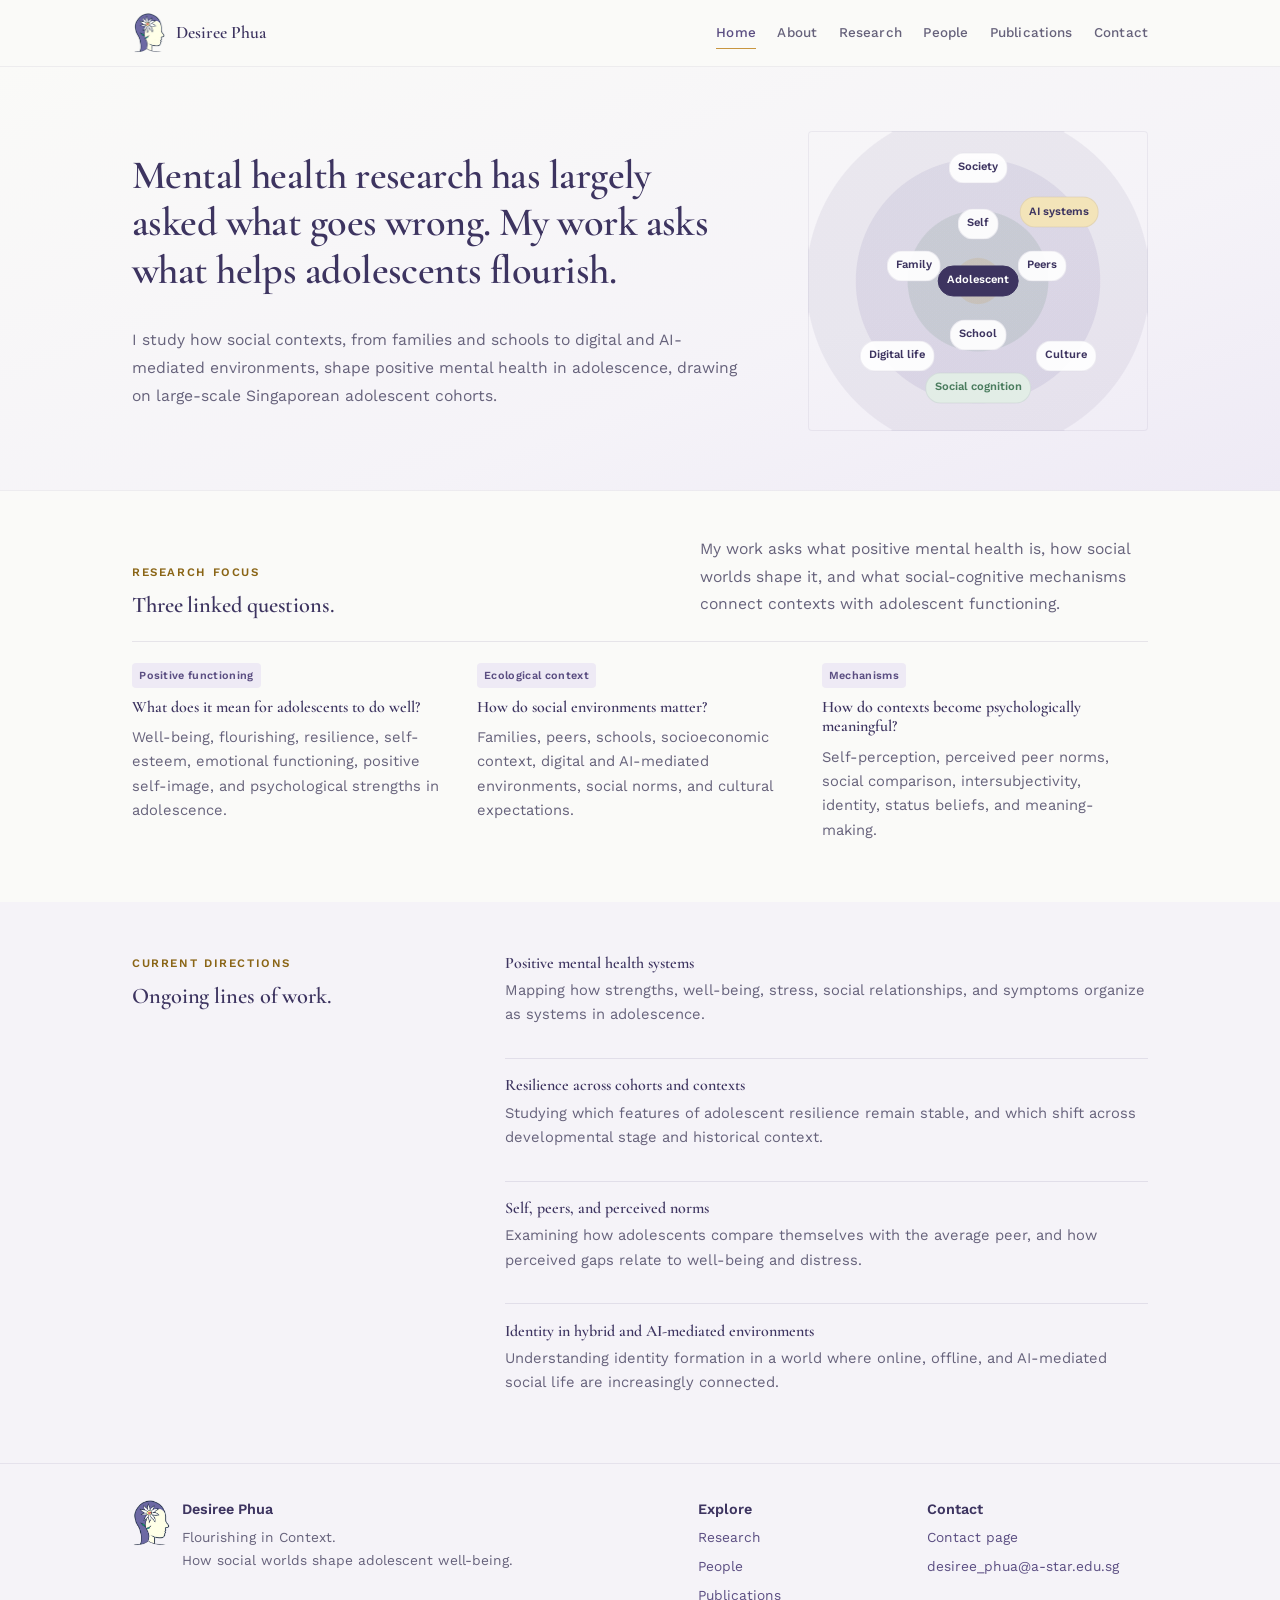
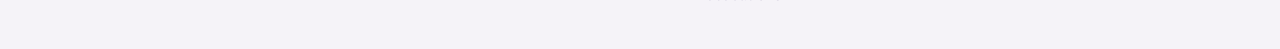
==== commit d02b2923: "Update index.html" ====
--- a/index.html
+++ b/index.html
@@ -151,7 +151,7 @@
         <img class="footer-logo" src="assets/img/pomad-logo.png" alt="" aria-hidden="true">
         <div>
           <div class="footer-title">Desiree Phua</div>
-          <p>Flourishing in Context. How social worlds shape adolescent well-being.</p>
+          <p>Flourishing in Context. <br>How social worlds shape adolescent well-being.</p>
         </div>
       </div>
     </div>
